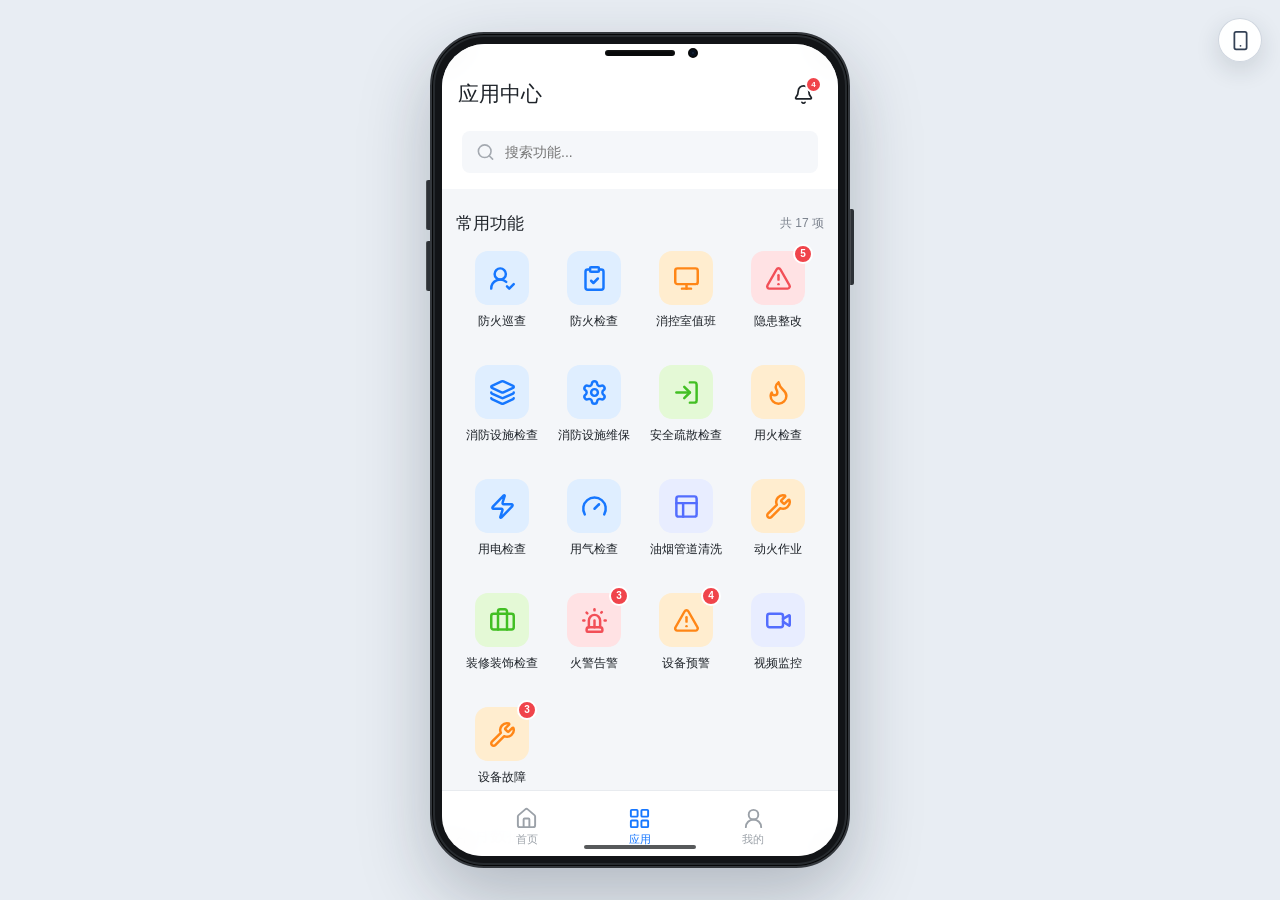
==== app.html @ cbb1028d "Add mobile safety app and expand monitoring workflows" ====
<!doctype html>
<html lang="zh-CN">
  <head>
    <meta charset="UTF-8" />
    <meta name="viewport" content="width=device-width, initial-scale=1, viewport-fit=cover" />
    <meta name="color-scheme" content="light" />
    <meta name="theme-color" content="#ffffff" />
    <title>消防安全机构端 App</title>
    <link rel="stylesheet" href="app.css?v=20260724-duty-flow" />
  </head>
  <body class="device-shell-enabled">
    <aside class="preview-controls" aria-label="预览设置">
      <button class="preview-control-trigger" id="previewControlTrigger" type="button" aria-label="预览设置" aria-expanded="false" title="预览设置">
        <i data-lucide="smartphone"></i>
      </button>
      <div class="preview-control-menu" id="previewControlMenu" hidden>
        <div class="preview-control-heading"><strong>预览设置</strong><small>页面显示方式</small></div>
        <label class="preview-toggle"><span><i data-lucide="smartphone"></i><b>手机外壳</b></span><input id="deviceShellToggle" type="checkbox" checked /><i></i></label>
        <label class="preview-toggle"><span><i data-lucide="bell-ring"></i><b>新通知</b></span><input id="newNotificationToggle" type="checkbox" /><i></i></label>
        <label class="preview-person-field"><span><i data-lucide="users-round"></i><b>值班身份</b></span><select id="dutyPersonSelect" aria-label="选择值班演示身份"><optgroup label="接班方"><option value="admin">Admin</option><option value="wang">王晨</option></optgroup><optgroup label="交班方"><option value="li">李明</option><option value="zhao">赵凯</option></optgroup></select></label>
        <div class="preview-reset-actions">
          <button type="button" data-reset-state="fire"><i data-lucide="siren"></i><span>火警告警状态初始化</span></button>
          <button type="button" data-reset-state="warning"><i data-lucide="triangle-alert"></i><span>设备预警状态初始化</span></button>
          <button type="button" data-reset-state="fault"><i data-lucide="wrench"></i><span>设备故障状态初始化</span></button>
          <button type="button" data-reset-state="offduty"><i data-lucide="users-round"></i><span>脱岗监测状态初始化</span></button>
          <button type="button" data-reset-state="passage"><i data-lucide="traffic-cone"></i><span>消防通道监测状态初始化</span></button>
          <button type="button" data-reset-state="duty"><i data-lucide="monitor-check"></i><span>消控室值班状态初始化</span></button>
        </div>
      </div>
    </aside>

    <div class="device-stage">
      <div class="device-frame">
        <div class="device-hardware" aria-hidden="true"><span class="device-speaker"></span><span class="device-camera"></span><i class="device-button volume-up"></i><i class="device-button volume-down"></i><i class="device-button power"></i></div>
        <div class="mobile-shell" id="mobileApp">
          <header class="app-header" id="appHeader"></header>
          <main class="app-main" id="appMain"></main>
          <nav class="bottom-nav" id="bottomNav" aria-label="主导航">
            <button type="button" data-nav="home"><i data-lucide="house"></i><span>首页</span></button>
            <button type="button" data-nav="applications"><i data-lucide="layout-grid"></i><span>应用</span></button>
            <button type="button" data-nav="profile"><i data-lucide="user-round"></i><span>我的</span></button>
          </nav>
        </div>

        <aside class="push-banner" id="pushBanner" aria-live="polite" hidden>
          <button class="push-banner-open" id="pushBannerOpen" type="button"></button>
          <button class="push-banner-close" type="button" data-push-close aria-label="关闭通知"><i data-lucide="x"></i></button>
        </aside>

        <div class="sheet-layer" id="sheetLayer" hidden>
          <button class="sheet-backdrop" type="button" data-sheet-close aria-label="关闭弹层"></button>
          <section class="bottom-sheet" role="dialog" aria-modal="true" aria-labelledby="sheetTitle">
            <div class="sheet-grabber" aria-hidden="true"></div>
            <header class="sheet-header">
              <div><small id="sheetEyebrow"></small><h2 id="sheetTitle"></h2></div>
              <button class="icon-control" type="button" data-sheet-close aria-label="关闭"><i data-lucide="x"></i></button>
            </header>
            <form id="sheetForm">
              <div class="sheet-body" id="sheetBody"></div>
              <footer class="sheet-footer"><button class="primary-command" id="sheetSubmit" type="submit"></button></footer>
            </form>
          </section>
        </div>

        <div class="photo-lightbox" id="photoLightbox" hidden>
          <button type="button" aria-label="关闭图片" data-lightbox-close><i data-lucide="x"></i></button>
          <img id="lightboxImage" alt="现场照片预览" />
        </div>
        <div class="toast" id="appToast" role="status" aria-live="polite"></div>
        <span class="device-home-indicator" aria-hidden="true"></span>
      </div>
    </div>

    <script src="assets/vendor/lucide.min.js"></script>
    <script src="mobile-app.js?v=20260724-duty-flow"></script>
  </body>
</html>
---- app.css ----
:root {
  --blue: #1677ff;
  --blue-soft: #e7f2ff;
  --red: #f0444b;
  --red-soft: #fff0f0;
  --orange: #f58a20;
  --orange-soft: #fff4e5;
  --green: #27ae60;
  --green-soft: #eaf8ef;
  --ink: #1e2329;
  --muted: #7b828d;
  --line: #e8ebef;
  --surface: #ffffff;
  --canvas: #f4f6f9;
  --shadow: 0 8px 24px rgba(25, 40, 63, 0.08);
  font-family: Inter, "PingFang SC", "Microsoft YaHei", sans-serif;
  color: var(--ink);
  background: #e8edf3;
  font-synthesis: none;
}

* { box-sizing: border-box; }
html, body { width: 100%; height: 100%; margin: 0; overflow: hidden; overscroll-behavior: none; }
body { position: fixed; inset: 0; background: #e8edf3; }
button, input, select, textarea { font: inherit; }
button { color: inherit; }
button, a, input, select, textarea { -webkit-tap-highlight-color: transparent; }
[hidden] { display: none !important; }

.device-stage { width: 100%; height: 100dvh; overflow: hidden; }
.device-frame { position: relative; width: 100%; }
.device-hardware,
.device-home-indicator { display: none; }

.preview-controls { position: fixed; z-index: 500; top: 18px; right: 18px; }
.preview-control-trigger {
  display: grid;
  width: 44px;
  height: 44px;
  padding: 0;
  border: 1px solid rgba(202, 210, 220, 0.9);
  border-radius: 50%;
  place-items: center;
  color: #334155;
  background: rgba(255, 255, 255, 0.96);
  box-shadow: 0 8px 24px rgba(28, 40, 58, 0.14);
  backdrop-filter: blur(12px);
}
.preview-control-trigger:hover,
.preview-control-trigger[aria-expanded="true"] { color: var(--blue); border-color: #b8d6ff; background: #f3f8ff; }
.preview-control-trigger svg { width: 21px; height: 21px; }
.preview-control-menu {
  position: absolute;
  top: 52px;
  right: 0;
  width: 248px;
  max-height: calc(100dvh - 78px);
  padding: 13px;
  overflow-y: auto;
  overscroll-behavior: contain;
  border: 1px solid #e4e8ed;
  border-radius: 8px;
  background: rgba(255, 255, 255, 0.98);
  box-shadow: 0 16px 40px rgba(24, 36, 52, 0.16);
  backdrop-filter: blur(14px);
}
.preview-control-heading { padding: 1px 2px 11px; border-bottom: 1px solid var(--line); }
.preview-control-heading strong,
.preview-control-heading small { display: block; }
.preview-control-heading strong { font-size: 13px; }
.preview-control-heading small { margin-top: 2px; color: var(--muted); font-size: 10px; }
.preview-toggle { display: flex; padding: 12px 2px 1px; align-items: center; justify-content: space-between; cursor: pointer; }
.preview-toggle + .preview-toggle { margin-top: 10px; padding-top: 11px; border-top: 1px solid var(--line); }
.preview-toggle > span { display: flex; align-items: center; gap: 8px; }
.preview-toggle > span svg { width: 17px; height: 17px; color: var(--blue); }
.preview-toggle b { font-size: 12px; }
.preview-toggle input { position: absolute; opacity: 0; pointer-events: none; }
.preview-toggle > i { position: relative; width: 38px; height: 22px; border-radius: 11px; background: #cbd1d8; transition: background .18s ease; }
.preview-toggle > i::after { content: ""; position: absolute; top: 3px; left: 3px; width: 16px; height: 16px; border-radius: 50%; background: #fff; box-shadow: 0 1px 4px rgba(0,0,0,.2); transition: transform .18s ease; }
.preview-toggle input:checked + i { background: var(--blue); }
.preview-toggle input:checked + i::after { transform: translateX(16px); }
.preview-person-field { display: block; margin-top: 11px; padding-top: 11px; border-top: 1px solid var(--line); }
.preview-person-field > span { display: flex; margin-bottom: 8px; align-items: center; gap: 8px; }
.preview-person-field > span svg { width: 17px; color: var(--blue); }
.preview-person-field b { font-size: 12px; }
.preview-person-field select { width: 100%; height: 36px; padding: 0 9px; border: 1px solid #dce2e8; border-radius: 5px; outline: 0; color: #3f4a56; background: #fff; font-size: 11px; }
.preview-person-field select:focus { border-color: var(--blue); }
.preview-reset-actions { display: grid; margin-top: 11px; padding-top: 11px; border-top: 1px solid var(--line); gap: 5px; }
.preview-reset-actions button { display: flex; width: 100%; min-height: 36px; padding: 7px 9px; border: 0; border-radius: 5px; align-items: center; gap: 9px; color: #4c5662; background: #f5f7f9; text-align: left; }
.preview-reset-actions button:hover { color: var(--blue); background: var(--blue-soft); }
.preview-reset-actions button:active { background: #dcecff; }
.preview-reset-actions svg { width: 16px; height: 16px; flex: 0 0 auto; color: var(--blue); }
.preview-reset-actions span { font-size: 11px; line-height: 16px; }

.device-shell-enabled .device-stage { display: grid; min-height: 0; padding: 24px 12px; place-items: center; }
.device-shell-enabled .device-frame {
  width: 420px;
  max-width: calc(100vw - 24px);
  padding: 10px;
  border: 2px solid #34383d;
  border-radius: 54px;
  background: #121417;
  box-shadow: 0 28px 70px rgba(24, 36, 52, .26), inset 0 0 0 1px #050607, inset 0 0 0 3px #262a2e;
  transform: translateZ(0);
}
.device-shell-enabled .mobile-shell {
  width: 100%;
  height: min(812px, calc(100dvh - 76px));
  min-height: 620px;
  overflow-y: auto;
  border-radius: 43px;
  box-shadow: none;
  scrollbar-width: none;
}
.device-shell-enabled .mobile-shell::-webkit-scrollbar { display: none; }
.device-shell-enabled .device-hardware { position: absolute; z-index: 80; inset: 0; display: block; pointer-events: none; }
.device-shell-enabled .device-speaker { position: absolute; top: 16px; left: 50%; width: 70px; height: 6px; border-radius: 3px; background: #08090a; transform: translateX(-50%); box-shadow: inset 0 1px 2px rgba(255,255,255,.08); }
.device-shell-enabled .device-camera { position: absolute; top: 14px; left: calc(50% + 48px); width: 10px; height: 10px; border: 2px solid #08090a; border-radius: 50%; background: #16253b; box-shadow: inset 0 0 0 2px #07101d; }
.device-shell-enabled .device-button { position: absolute; width: 4px; border-radius: 2px 0 0 2px; background: #2d3136; box-shadow: inset 1px 0 rgba(255,255,255,.12); }
.device-shell-enabled .device-button.volume-up { top: 146px; left: -6px; height: 50px; }
.device-shell-enabled .device-button.volume-down { top: 207px; left: -6px; height: 50px; }
.device-shell-enabled .device-button.power { top: 175px; right: -6px; height: 76px; border-radius: 0 2px 2px 0; }
.device-shell-enabled .device-home-indicator { position: absolute; z-index: 70; bottom: 17px; left: 50%; display: block; width: 112px; height: 4px; border-radius: 2px; background: rgba(23, 26, 29, .72); transform: translateX(-50%); pointer-events: none; }
.device-shell-enabled .app-header { min-height: 79px; padding-top: 31px; }
.device-shell-enabled .bottom-nav,
.device-shell-enabled .fixed-actions { bottom: 10px; width: calc(100% - 20px); border-radius: 0 0 40px 40px; }
.device-shell-enabled .sheet-layer,
.device-shell-enabled .photo-lightbox { inset: 10px; border-radius: 43px; overflow: hidden; }
.device-shell-enabled .toast { bottom: calc(84px + env(safe-area-inset-bottom)); }

.mobile-shell {
  position: relative;
  width: min(100%, 460px);
  height: 100dvh;
  min-height: 0;
  margin: 0 auto;
  overflow-x: hidden;
  overflow-y: auto;
  overscroll-behavior-y: none;
  background: var(--canvas);
  box-shadow: 0 0 42px rgba(26, 38, 55, 0.16);
}

.app-header {
  position: sticky;
  z-index: 20;
  top: 0;
  display: flex;
  min-height: calc(58px + env(safe-area-inset-top));
  padding: calc(10px + env(safe-area-inset-top)) 16px 10px;
  align-items: center;
  gap: 12px;
  background: rgba(255, 255, 255, 0.96);
  border-bottom: 1px solid rgba(232, 235, 239, 0.9);
  backdrop-filter: blur(12px);
}

.app-header.app-center-header { border-bottom: 0; }
.app-header h1 { flex: 1; margin: 0; font-size: 21px; line-height: 32px; letter-spacing: 0; }
.app-header small { display: block; margin-top: 1px; color: var(--muted); font-size: 11px; }
.app-header-title { min-width: 0; flex: 1; }
.app-header-title h1 { overflow: hidden; text-overflow: ellipsis; white-space: nowrap; }
.app-header-actions { display: flex; gap: 8px; }
.app-header-actions .icon-control { position: relative; }
.app-header-actions .icon-control:disabled { opacity: .38; }
.header-back, .icon-control {
  display: inline-grid;
  width: 38px;
  height: 38px;
  padding: 0;
  border: 0;
  border-radius: 50%;
  place-items: center;
  background: transparent;
}
.header-back:active, .icon-control:active { background: #eef1f5; }
.header-back svg, .icon-control svg { width: 21px; height: 21px; }
.header-notification b {
  position: absolute;
  top: 1px;
  right: 0;
  display: grid;
  min-width: 17px;
  height: 17px;
  padding: 0 4px;
  border: 2px solid #fff;
  border-radius: 9px;
  place-items: center;
  color: #fff;
  background: var(--red);
  font-size: 8px;
  line-height: 1;
}

.app-main {
  min-height: calc(100% - 124px);
  padding-bottom: calc(78px + env(safe-area-inset-bottom));
}
.app-main.detail-main { padding-bottom: calc(96px + env(safe-area-inset-bottom)); }

.bottom-nav {
  position: fixed;
  z-index: 19;
  bottom: 0;
  left: 50%;
  display: grid;
  width: min(100%, 460px);
  height: calc(66px + env(safe-area-inset-bottom));
  padding: 7px 28px env(safe-area-inset-bottom);
  grid-template-columns: repeat(3, 1fr);
  background: rgba(255, 255, 255, 0.98);
  border-top: 1px solid var(--line);
  transform: translateX(-50%);
  backdrop-filter: blur(12px);
}
.bottom-nav button { display: flex; border: 0; align-items: center; justify-content: center; flex-direction: column; gap: 2px; background: transparent; color: #9ba1a8; font-size: 11px; }
.bottom-nav svg { width: 23px; height: 23px; stroke-width: 2; }
.bottom-nav button.active { color: var(--blue); font-weight: 600; }

.page-pad { padding: 12px 14px 20px; }
.application-page { padding: 0 14px 22px; }
.search-box { position: relative; display: flex; align-items: center; margin: 0 -14px; padding: 8px 20px 16px; background: #fff; }
.search-box svg { position: absolute; left: 34px; width: 19px; color: #a4a9b0; }
.search-box input { width: 100%; height: 42px; padding: 0 16px 0 43px; border: 0; border-radius: 8px; outline: 0; background: #f5f7fa; font-size: 14px; }
.section-heading { display: flex; margin: 23px 0 16px; align-items: center; justify-content: space-between; }
.section-heading h2 { margin: 0; font-size: 17px; letter-spacing: 0; }
.section-heading span { color: var(--muted); font-size: 12px; }
.feature-grid { display: grid; grid-template-columns: repeat(4, minmax(0, 1fr)); row-gap: 20px; }
.feature-item { position: relative; display: flex; min-width: 0; padding: 0 2px; border: 0; align-items: center; flex-direction: column; gap: 8px; background: transparent; font-size: 12px; line-height: 16px; }
.feature-item span:last-child { width: 100%; min-height: 32px; text-align: center; overflow-wrap: anywhere; }
.feature-icon { position: relative; display: grid; width: 54px; height: 54px; border-radius: 13px; place-items: center; color: var(--blue); background: #dfeeff; }
.feature-icon svg { width: 27px; height: 27px; stroke-width: 2.2; }
.feature-icon.orange { color: #ff8616; background: #ffedcf; }
.feature-icon.red { color: #f24f57; background: #ffe2e4; }
.feature-icon.green { color: #42bf23; background: #e4f9d6; }
.feature-icon.indigo { color: #536dfe; background: #e8edff; }
.entry-badge { position: absolute; top: -7px; right: -8px; display: grid; min-width: 20px; height: 20px; padding: 0 5px; border: 2px solid #fff; border-radius: 10px; place-items: center; color: #fff; background: var(--red); font-size: 10px; font-weight: 700; }

.notification-page { padding-bottom: 24px; }
.notification-overview { display: flex; min-height: 86px; padding: 17px 16px; align-items: center; gap: 12px; background: #edf5ff; border-bottom: 1px solid #dfeafa; }
.notification-overview-icon { display: grid; width: 44px; height: 44px; flex: 0 0 auto; border-radius: 50%; place-items: center; color: var(--blue); background: #fff; box-shadow: 0 4px 13px rgba(22, 119, 255, .12); }
.notification-overview-icon svg { width: 22px; }
.notification-overview small { color: #66809c; font-size: 10px; }
.notification-overview h2 { margin: 4px 0 0; font-size: 18px; letter-spacing: 0; }
.notification-status-switch { display: grid; height: 38px; margin: 14px 14px 6px; padding: 3px; grid-template-columns: 1fr 1fr; border: 1px solid var(--line); border-radius: 7px; background: #fff; }
.notification-status-switch button { border: 0; border-radius: 5px; color: #737b85; background: transparent; font-size: 12px; }
.notification-status-switch button.active { color: var(--blue); background: var(--blue-soft); font-weight: 600; }
.notification-type-filter { padding-top: 6px; }
.notification-list { margin: 0 14px; overflow: hidden; border: 1px solid #e9edf1; border-radius: 8px; background: #fff; }
.notification-item { display: flex; width: 100%; min-height: 110px; padding: 14px 11px 13px 13px; border: 0; border-bottom: 1px solid #edf0f3; align-items: flex-start; gap: 11px; background: #fff; text-align: left; }
.notification-item:last-child { border-bottom: 0; }
.notification-item.unread { background: #f7fbff; }
.notification-icon { display: grid; width: 39px; height: 39px; flex: 0 0 auto; border-radius: 50%; place-items: center; }
.notification-icon svg { width: 19px; }
.notification-icon.fire { color: #d9363e; background: #ffe6e7; }
.notification-icon.warning { color: #d4750b; background: #fff0d9; }
.notification-icon.fault { color: #52677d; background: #e9eef3; }
.notification-content { display: block; min-width: 0; flex: 1; }
.notification-heading { display: flex; align-items: flex-start; gap: 7px; }
.notification-heading strong { min-width: 0; flex: 1; font-size: 14px; line-height: 20px; }
.notification-unread-dot { width: 7px; height: 7px; margin-top: 6px; flex: 0 0 auto; border-radius: 50%; background: var(--red); }
.notification-summary { display: -webkit-box; margin-top: 5px; overflow: hidden; color: #6f7781; font-size: 11px; line-height: 17px; -webkit-box-orient: vertical; -webkit-line-clamp: 2; }
.notification-meta { display: flex; margin-top: 8px; align-items: center; gap: 8px; color: #9aa0a8; font-size: 10px; }
.notification-meta em { color: #68737f; font-style: normal; }
.notification-chevron { width: 15px; margin-top: 11px; flex: 0 0 auto; color: #bcc2c9; }
.notification-empty { display: flex; min-height: 250px; padding: 35px 20px; align-items: center; justify-content: center; flex-direction: column; color: #949ba4; text-align: center; }
.notification-empty svg { width: 32px; height: 32px; margin-bottom: 10px; }
.notification-empty strong { color: #626a74; font-size: 13px; }
.notification-empty span { margin-top: 5px; font-size: 10px; }

.duty-page { padding: 12px 14px 26px; }
.duty-shift-card, .duty-workflow-card, .duty-current-status { border: 1px solid #edf0f3; border-radius: 8px; background: #fff; box-shadow: 0 3px 12px rgba(38, 53, 74, .045); }
.duty-shift-card { padding: 15px; }
.duty-card-heading { display: flex; align-items: center; justify-content: space-between; gap: 10px; }
.duty-card-heading > span { display: inline-flex; align-items: center; gap: 6px; color: #66707b; font-size: 11px; }
.duty-card-heading > span i { width: 6px; height: 6px; border-radius: 50%; background: var(--blue); }
.duty-card-heading > b { padding: 4px 7px; border-radius: 4px; color: #1768be; background: var(--blue-soft); font-size: 9px; }
.duty-shift-content { display: flex; margin-top: 13px; align-items: center; justify-content: space-between; gap: 12px; }
.duty-shift-content h2 { margin: 0; font-size: 23px; letter-spacing: 0; }
.duty-shift-content p { margin: 5px 0 0; color: var(--muted); font-size: 11px; }
.duty-shift-icon { display: grid; width: 45px; height: 45px; flex: 0 0 auto; border-radius: 50%; place-items: center; color: #6f91b8; background: #edf3f8; }
.duty-shift-icon svg { width: 22px; }
.duty-workflow-card { margin-top: 12px; padding: 17px 15px 15px; border-top: 3px solid var(--blue); }
.duty-workflow-card > small { color: var(--blue); font-size: 10px; font-weight: 600; }
.duty-workflow-card > h2 { margin: 5px 0 0; font-size: 19px; letter-spacing: 0; }
.duty-workflow-card > p { margin: 5px 0 0; color: var(--muted); font-size: 11px; line-height: 17px; }
.duty-steps { display: grid; margin-top: 18px; grid-template-columns: repeat(3, 1fr); }
.duty-step { position: relative; z-index: 1; display: flex; min-width: 0; align-items: center; flex-direction: column; gap: 6px; color: #a0a6ae; }
.duty-step:not(:last-child)::after { content: ""; position: absolute; z-index: -1; top: 15px; left: calc(50% + 18px); width: calc(100% - 36px); height: 2px; background: #e2e6ea; }
.duty-step.done:not(:last-child)::after { background: #73aaea; }
.duty-step > span { display: grid; width: 31px; height: 31px; border: 2px solid #dfe4e9; border-radius: 50%; place-items: center; background: #fff; font-size: 11px; font-weight: 700; }
.duty-step > span svg { width: 15px; }
.duty-step > b { font-size: 10px; font-weight: 500; }
.duty-step.active { color: var(--blue); }
.duty-step.active > span { color: #fff; border-color: var(--blue); background: var(--blue); }
.duty-step.done { color: #3984d8; }
.duty-step.done > span { color: #fff; border-color: #66a4ea; background: #66a4ea; }
.duty-primary-action { display: flex; width: 100%; height: 43px; margin-top: 18px; border: 0; border-radius: 6px; align-items: center; justify-content: center; gap: 7px; color: #fff; background: var(--blue); font-size: 12px; font-weight: 600; }
.duty-primary-action svg { width: 16px; }
.duty-primary-action:disabled { color: #7b8794; background: #e9edf1; }
.duty-shortcuts { display: grid; margin-top: 12px; padding: 14px 8px 13px; grid-template-columns: repeat(4, minmax(0, 1fr)); border: 1px solid #edf0f3; border-radius: 8px; background: #fff; }
.duty-shortcuts button { display: flex; min-width: 0; padding: 0 2px; border: 0; align-items: center; flex-direction: column; gap: 7px; background: transparent; }
.duty-shortcuts button > span { display: grid; width: 38px; height: 38px; border-radius: 8px; place-items: center; }
.duty-shortcuts button > span svg { width: 19px; }
.duty-shortcuts button > span.blue { color: var(--blue); background: var(--blue-soft); }
.duty-shortcuts button > span.orange { color: var(--orange); background: var(--orange-soft); }
.duty-shortcuts button > span.indigo { color: #536dfe; background: #e8edff; }
.duty-shortcuts button > span.green { color: var(--green); background: var(--green-soft); }
.duty-shortcuts button > b { width: 100%; font-size: 10px; font-weight: 500; line-height: 15px; overflow-wrap: anywhere; }
.duty-current-status { margin-top: 12px; padding: 0 15px 15px; }
.duty-current-status .section-heading { margin: 15px 0 12px; }
.duty-current-status .section-heading h2 { font-size: 14px; }
.duty-status-row { display: flex; padding: 11px; border-radius: 6px; align-items: center; gap: 10px; background: #f6f8fa; }
.duty-status-icon { display: grid; width: 35px; height: 35px; flex: 0 0 auto; border-radius: 50%; place-items: center; color: var(--blue); background: #e1efff; }
.duty-status-icon svg { width: 18px; }
.duty-status-row > div { min-width: 0; flex: 1; }
.duty-status-row strong { display: block; font-size: 12px; }
.duty-status-row p { margin: 3px 0 0; color: var(--muted); font-size: 9px; line-height: 14px; }
.duty-status-row > b { color: #c17411; font-size: 10px; }
.duty-status-row > b.done { color: var(--green); }
.duty-record-page { padding: 12px 14px 26px; }
.duty-record-summary { display: flex; padding: 15px; border-radius: 8px; align-items: center; gap: 11px; color: #fff; background: #2775c8; }
.duty-record-summary > span { display: grid; width: 38px; height: 38px; border-radius: 50%; place-items: center; background: rgba(255,255,255,.16); }
.duty-record-summary svg { width: 19px; }
.duty-record-summary small, .duty-record-summary strong { display: block; }
.duty-record-summary small { opacity: .75; font-size: 10px; }
.duty-record-summary strong { margin-top: 3px; font-size: 15px; }
.duty-record-list { display: grid; margin-top: 12px; gap: 9px; }
.duty-record-card { display: flex; min-height: 94px; padding: 13px; border: 1px solid #edf0f3; border-radius: 8px; align-items: flex-start; gap: 10px; background: #fff; }
.duty-record-icon { display: grid; width: 35px; height: 35px; flex: 0 0 auto; border-radius: 8px; place-items: center; }
.duty-record-icon svg { width: 18px; }
.duty-record-icon.blue { color: var(--blue); background: var(--blue-soft); }
.duty-record-icon.orange { color: var(--orange); background: var(--orange-soft); }
.duty-record-icon.indigo { color: #536dfe; background: #e8edff; }
.duty-record-icon.green { color: var(--green); background: var(--green-soft); }
.duty-record-card > div { min-width: 0; flex: 1; }
.duty-record-card h3 { margin: 0; font-size: 13px; line-height: 19px; }
.duty-record-card p { margin: 4px 0 0; color: #6f7780; font-size: 10px; line-height: 15px; }
.duty-record-card small { display: block; margin-top: 5px; color: var(--muted); font-size: 9px; line-height: 14px; }
.duty-record-state { flex: 0 0 auto; padding: 3px 6px; border-radius: 4px; font-size: 9px; }
.duty-record-state.done { color: #16854a; background: var(--green-soft); }
.duty-record-state.pending { color: #c17411; background: var(--orange-soft); }
.duty-location { display: flex; padding: 11px; border-radius: 6px; align-items: center; gap: 9px; background: #f4f8fc; }
.duty-location > svg { width: 20px; color: var(--blue); }
.duty-location strong, .duty-location span { display: block; }
.duty-location strong { font-size: 12px; }
.duty-location span { margin-top: 3px; color: var(--muted); font-size: 10px; }
.duty-check-list { display: grid; margin-top: 14px; gap: 8px; }
.duty-check-list label { position: relative; }
.duty-check-list input { position: absolute; opacity: 0; pointer-events: none; }
.duty-check-list label > span { display: flex; min-height: 43px; padding: 10px 11px; border: 1px solid var(--line); border-radius: 6px; align-items: center; gap: 9px; color: #626b75; }
.duty-check-list label > span svg { width: 18px; color: #8b949e; }
.duty-check-list label > span b { font-size: 11px; font-weight: 500; }
.duty-check-list input:checked + span { color: var(--blue); border-color: #b8d7ff; background: var(--blue-soft); }
.duty-check-list input:checked + span svg { color: var(--blue); }

.duty-role-mark { display: flex; min-width: 56px; height: 34px; padding: 0 9px; border-radius: 6px; align-items: center; justify-content: center; gap: 5px; color: #1768be; background: var(--blue-soft); font-size: 10px; font-weight: 600; }
.duty-role-mark.outgoing { color: #bd6709; background: var(--orange-soft); }
.duty-role-mark svg { width: 15px; }
.duty-shortcuts-three { grid-template-columns: repeat(3, minmax(0, 1fr)); }
.duty-shortcuts button:disabled, .duty-add-record:disabled { opacity: .45; }
.duty-summary-section { margin-top: 12px; padding: 1px 15px 15px; border: 1px solid #edf0f3; border-radius: 8px; background: #fff; }
.duty-summary-section .section-heading { margin: 14px 0 11px; }
.duty-summary-section .section-heading h2 { font-size: 14px; }
.duty-summary-list { display: grid; gap: 1px; overflow: hidden; border-radius: 6px; background: #edf0f3; }
.duty-summary-list article { display: flex; min-height: 55px; padding: 9px 10px; align-items: center; gap: 9px; background: #f8f9fb; }
.duty-summary-list article > span { display: grid; width: 32px; height: 32px; flex: 0 0 auto; border-radius: 6px; place-items: center; }
.duty-summary-list article > span svg { width: 17px; }
.duty-summary-list article > span.red { color: var(--red); background: var(--red-soft); }
.duty-summary-list article > span.orange { color: var(--orange); background: var(--orange-soft); }
.duty-summary-list article > span.green { color: var(--green); background: var(--green-soft); }
.duty-summary-list article > div { min-width: 0; flex: 1; }
.duty-summary-list strong, .duty-summary-list small { display: block; }
.duty-summary-list strong { font-size: 11px; }
.duty-summary-list small { margin-top: 3px; color: var(--muted); font-size: 9px; line-height: 13px; }
.duty-summary-list article > b { color: var(--red); font-size: 12px; }
.duty-summary-list article > b.normal { color: var(--green); font-size: 9px; }
.duty-add-record { display: flex; width: 100%; height: 39px; margin-top: 10px; border: 1px solid #c9ddf5; border-radius: 6px; align-items: center; justify-content: center; gap: 6px; color: #1768be; background: #f4f9ff; font-size: 11px; font-weight: 600; }
.duty-add-record svg { width: 15px; }
.duty-teams { display: grid; margin-top: 12px; gap: 10px; }
.duty-team-group { padding: 13px; border: 1px solid #edf0f3; border-radius: 8px; background: #fff; }
.duty-team-title { display: flex; align-items: center; justify-content: space-between; }
.duty-team-title small, .duty-team-title strong { display: block; }
.duty-team-title small { color: var(--muted); font-size: 9px; }
.duty-team-title strong { margin-top: 3px; font-size: 12px; }
.duty-team-title > b { padding: 3px 6px; border-radius: 4px; color: #526171; background: #eef1f4; font-size: 9px; }
.duty-person-grid { display: grid; margin-top: 10px; grid-template-columns: 1fr 1fr; gap: 7px; }
.duty-person { display: flex; min-width: 0; min-height: 52px; padding: 8px; border: 1px solid #edf0f3; border-radius: 6px; align-items: center; gap: 7px; background: #fafbfc; }
.duty-person.selected { border-color: #b9d8ff; background: #f4f9ff; box-shadow: inset 3px 0 var(--blue); }
.duty-person > span { display: grid; width: 28px; height: 28px; flex: 0 0 auto; border-radius: 50%; place-items: center; color: #fff; background: #7698bc; font-size: 10px; }
.duty-person > div { min-width: 0; flex: 1; }
.duty-person strong, .duty-person small { display: block; overflow: hidden; text-overflow: ellipsis; white-space: nowrap; }
.duty-person strong { font-size: 10px; }
.duty-person small { margin-top: 2px; color: var(--muted); font-size: 8px; }
.duty-person > b { flex: 0 0 auto; font-size: 8px; font-weight: 500; }
.duty-person > b.pending { color: #bd6709; }
.duty-person > b.active { color: var(--blue); }
.duty-person > b.done { color: var(--green); }

.duty-clock-page { min-height: 100%; padding: 12px 14px 28px; }
.duty-clock-hero { padding: 18px 16px; border-radius: 8px; color: #fff; background: #286fbd; text-align: center; box-shadow: 0 8px 20px rgba(31, 102, 178, .18); }
.duty-clock-hero.success { background: #258153; }
.duty-clock-hero small, .duty-clock-hero span, .duty-clock-hero p { display: block; }
.duty-clock-hero small { opacity: .82; font-size: 10px; }
.duty-clock-hero strong { display: block; margin-top: 9px; font-size: 31px; line-height: 38px; }
.duty-clock-hero span { margin-top: 2px; font-size: 11px; font-weight: 600; }
.duty-clock-hero p { margin: 10px 0 0; opacity: .76; font-size: 9px; }
.duty-clock-panel, .duty-clock-result { margin-top: 12px; padding: 18px 15px; border: 1px solid #edf0f3; border-radius: 8px; background: #fff; }
.duty-nfc-zone { display: flex; width: 100%; min-height: 192px; padding: 20px; border: 1px dashed #9fc8f7; border-radius: 8px; align-items: center; justify-content: center; flex-direction: column; color: #2768a7; background: #f7fbff; }
.duty-nfc-zone > span { display: grid; width: 82px; height: 82px; border: 1px solid #bcd9f8; border-radius: 50%; place-items: center; background: #fff; box-shadow: 0 0 0 12px #edf6ff; }
.duty-nfc-zone svg { width: 34px; }
.duty-nfc-zone strong { margin-top: 23px; font-size: 13px; }
.duty-nfc-zone small { margin-top: 5px; color: #7890aa; font-size: 9px; }
.duty-nfc-zone:disabled { color: #909aa5; border-color: #d9dde2; background: #f6f7f8; }
.duty-clock-methods { display: grid; margin-top: 12px; grid-template-columns: 1fr 1fr; gap: 8px; }
.duty-clock-methods button { display: flex; height: 61px; border: 1px solid #d8e1eb; border-radius: 7px; align-items: center; justify-content: center; flex-direction: column; gap: 5px; color: #3b6f9f; background: #fff; font-size: 10px; }
.duty-clock-methods svg { width: 20px; }
.duty-clock-methods button:disabled { color: #9ca4ad; background: #f5f6f7; }
.duty-clock-blocked { display: flex; margin-top: 12px; padding: 10px; border-radius: 6px; align-items: flex-start; gap: 7px; color: #8a651f; background: #fff7e8; font-size: 10px; line-height: 15px; }
.duty-clock-blocked svg { width: 15px; flex: 0 0 auto; }
.duty-clock-result { padding-top: 24px; text-align: center; }
.duty-clock-result > span { display: grid; width: 58px; height: 58px; margin: auto; border-radius: 50%; place-items: center; color: var(--green); background: var(--green-soft); }
.duty-clock-result > span svg { width: 30px; }
.duty-clock-result h2 { margin: 12px 0 0; font-size: 20px; }
.duty-clock-result > p { margin: 5px 0 0; color: var(--muted); font-size: 10px; }
.duty-clock-result dl, .duty-detail-card dl { margin: 18px 0 0; padding: 0 12px; border-radius: 6px; background: #f7f8fa; }
.duty-clock-result dl div, .duty-detail-card dl div { display: flex; min-height: 42px; border-bottom: 1px solid #e9ecef; align-items: center; justify-content: space-between; gap: 14px; }
.duty-clock-result dl div:last-child, .duty-detail-card dl div:last-child { border-bottom: 0; }
.duty-clock-result dt, .duty-detail-card dt { color: var(--muted); font-size: 10px; }
.duty-clock-result dd, .duty-detail-card dd { margin: 0; font-size: 10px; text-align: right; }
.duty-clock-result > button { width: 100%; height: 41px; margin-top: 16px; border: 0; border-radius: 6px; color: #fff; background: var(--blue); font-size: 11px; font-weight: 600; }

.duty-handover-page { padding: 12px 14px 30px; }
.duty-handover-overview { display: flex; min-height: 84px; padding: 15px; border-radius: 8px; align-items: center; justify-content: space-between; color: #fff; background: #286fbd; }
.duty-handover-overview small { opacity: .8; font-size: 9px; }
.duty-handover-overview h2 { margin: 5px 0 0; font-size: 18px; }
.duty-handover-overview > span { display: grid; width: 42px; height: 42px; border-radius: 50%; place-items: center; background: rgba(255,255,255,.16); }
.duty-handover-overview > span svg { width: 22px; }
.duty-handover-overview > span.completed { background: rgba(43, 189, 104, .35); }
.duty-handover-teams { display: grid; margin-top: 10px; grid-template-columns: 1fr 1fr; gap: 8px; }
.duty-handover-teams .duty-team-group { padding: 10px; }
.duty-handover-teams .duty-person-grid { grid-template-columns: 1fr; }
.duty-handover-teams .duty-person { min-height: 48px; }
.duty-flow-notice { display: flex; margin-top: 10px; padding: 11px; border: 1px solid #f3dfb7; border-radius: 7px; align-items: flex-start; gap: 9px; background: #fff9ee; }
.duty-flow-notice > svg { width: 18px; flex: 0 0 auto; color: #bf751b; }
.duty-flow-notice strong, .duty-flow-notice span { display: block; }
.duty-flow-notice strong { font-size: 11px; }
.duty-flow-notice span { margin-top: 3px; color: #88735a; font-size: 9px; line-height: 14px; }
.duty-handover-group { margin-top: 10px; overflow: hidden; border: 1px solid #e8ecf0; border-radius: 8px; background: #fff; }
.duty-handover-group > header { display: flex; min-height: 54px; padding: 10px 12px; border-bottom: 1px solid #edf0f3; align-items: center; gap: 9px; }
.duty-handover-group > header > span { display: grid; width: 32px; height: 32px; border-radius: 6px; place-items: center; }
.duty-handover-group > header > span svg { width: 17px; }
.duty-handover-group > header > span.red { color: var(--red); background: var(--red-soft); }
.duty-handover-group > header > span.orange { color: var(--orange); background: var(--orange-soft); }
.duty-handover-group > header > span.green { color: var(--green); background: var(--green-soft); }
.duty-handover-group > header strong, .duty-handover-group > header small { display: block; }
.duty-handover-group > header strong { font-size: 12px; }
.duty-handover-group > header small { margin-top: 2px; color: var(--muted); font-size: 9px; }
.duty-handover-items { display: grid; }
.duty-handover-item { padding: 12px; border-bottom: 1px solid #edf0f3; }
.duty-handover-item:last-child { border-bottom: 0; }
.duty-item-heading { display: flex; align-items: flex-start; gap: 8px; }
.duty-item-heading > div { min-width: 0; flex: 1; }
.duty-item-heading strong, .duty-item-heading small { display: block; }
.duty-item-heading strong { font-size: 11px; line-height: 16px; }
.duty-item-heading small { margin-top: 3px; color: var(--muted); font-size: 9px; line-height: 14px; }
.duty-item-result { flex: 0 0 auto; padding: 3px 6px; border-radius: 4px; font-size: 8px; }
.duty-item-result.normal, .duty-detail-item > b.normal { color: #16854a; background: var(--green-soft); }
.duty-item-result.abnormal, .duty-detail-item > b.abnormal { color: #c23a40; background: var(--red-soft); }
.duty-result-choice { display: flex; flex: 0 0 auto; gap: 4px; }
.duty-result-choice input { position: absolute; opacity: 0; pointer-events: none; }
.duty-result-choice b { display: grid; height: 27px; padding: 0 7px; border: 1px solid var(--line); border-radius: 4px; place-items: center; color: #747c86; font-size: 8px; font-weight: 500; }
.duty-result-choice input:checked + b { color: var(--blue); border-color: #b8d7ff; background: var(--blue-soft); }
.duty-handover-item > p { margin: 8px 0 0; padding: 8px; border-radius: 5px; color: #775640; background: #fff5ed; font-size: 9px; line-height: 14px; }
.duty-abnormal-note { display: none; width: 100%; min-height: 62px; margin-top: 8px; padding: 8px 9px; border: 1px solid #e1e5e9; border-radius: 5px; outline: 0; resize: vertical; font-size: 10px; line-height: 15px; }
.duty-handover-item:has(input[value="abnormal"]:checked) .duty-abnormal-note { display: block; }
.duty-abnormal-note:focus { border-color: var(--blue); }
.duty-item-ack { display: flex; margin-top: 9px; align-items: center; gap: 7px; color: #65707b; }
.duty-item-ack input { position: absolute; opacity: 0; pointer-events: none; }
.duty-item-ack > span { display: grid; width: 18px; height: 18px; border: 1px solid #cfd5dc; border-radius: 4px; place-items: center; background: #fff; }
.duty-item-ack svg { width: 12px; opacity: 0; }
.duty-item-ack > b { font-size: 9px; font-weight: 500; }
.duty-item-ack input:checked + span { color: #fff; border-color: var(--blue); background: var(--blue); }
.duty-item-ack input:checked + span svg { opacity: 1; }
.duty-item-ack input:disabled ~ b { color: #9ba2aa; }
.duty-exception-panel { margin-top: 10px; padding: 12px; border: 1px solid #edf0f3; border-radius: 8px; background: #fff; }
.duty-exception-panel h3 { margin: 0 0 8px; font-size: 11px; }
.duty-exception-panel > div { display: grid; grid-template-columns: 1fr 1fr; gap: 6px; }
.duty-exception-panel button { display: flex; height: 36px; padding: 0 9px; border: 1px solid #e5e8ec; border-radius: 5px; align-items: center; justify-content: space-between; background: #fafbfc; font-size: 9px; }
.duty-exception-panel svg { width: 13px; color: #a1a7af; }
.duty-handover-submit { margin-top: 10px; }
.duty-handover-submit button { width: 100%; height: 43px; border: 0; border-radius: 6px; color: #fff; background: var(--blue); font-size: 11px; font-weight: 600; }
.duty-handover-submit button:disabled { color: #858e98; background: #e5e8ec; }

.duty-date-nav { display: flex; height: 45px; margin-bottom: 10px; border: 1px solid #edf0f3; border-radius: 7px; align-items: center; justify-content: space-between; background: #fff; }
.duty-date-nav button { display: grid; width: 44px; height: 100%; border: 0; place-items: center; background: transparent; }
.duty-date-nav button:disabled { opacity: .25; }
.duty-date-nav svg { width: 18px; }
.duty-date-nav div { text-align: center; }
.duty-date-nav strong, .duty-date-nav span { display: block; }
.duty-date-nav strong { font-size: 12px; }
.duty-date-nav span { margin-top: 2px; color: var(--muted); font-size: 9px; }
.duty-record-card { width: 100%; border: 1px solid #edf0f3; color: inherit; text-align: left; }
.duty-record-photo-count { display: inline-flex; flex: 0 0 auto; align-items: center; gap: 3px; color: #66717d; font-size: 9px; }
.duty-record-photo-count svg { width: 13px; }
.duty-record-empty { display: flex; min-height: 220px; align-items: center; justify-content: center; flex-direction: column; color: #9aa1a9; }
.duty-record-empty svg { width: 30px; }
.duty-record-empty strong { margin-top: 9px; color: #636c76; font-size: 12px; }
.duty-record-empty span { margin-top: 4px; font-size: 9px; }
.duty-record-detail { padding: 12px 14px 28px; }
.duty-detail-card { padding: 19px 15px 15px; border: 1px solid #edf0f3; border-radius: 8px; background: #fff; text-align: center; }
.duty-detail-card.align-left { text-align: left; }
.duty-detail-icon { display: grid; width: 44px; height: 44px; margin: auto; border-radius: 50%; place-items: center; }
.duty-detail-card.align-left .duty-detail-icon { margin: 0; }
.duty-detail-icon svg { width: 22px; }
.duty-detail-icon.blue { color: var(--blue); background: var(--blue-soft); }
.duty-detail-icon.indigo { color: #536dfe; background: #e8edff; }
.duty-detail-icon.green { color: var(--green); background: var(--green-soft); }
.duty-detail-card h2 { margin: 11px 0 0; font-size: 16px; }
.duty-detail-card > p { margin: 4px 0 0; color: var(--muted); font-size: 9px; }
.duty-detail-note { margin-top: 15px; padding: 11px; border-radius: 6px; background: #f7f8fa; font-size: 11px; line-height: 18px; }
.duty-no-photo { margin-top: 10px; padding: 14px; border: 1px dashed #dfe3e7; border-radius: 6px; color: #9ba2aa; font-size: 9px; text-align: center; }
.duty-record-people { display: grid; margin-top: 15px; padding: 11px; grid-template-columns: 1fr 22px 1fr; align-items: center; gap: 7px; border-radius: 6px; background: #f6f8fa; text-align: center; }
.duty-record-people small, .duty-record-people strong { display: block; }
.duty-record-people small { color: var(--muted); font-size: 8px; }
.duty-record-people strong { margin-top: 4px; font-size: 10px; line-height: 15px; }
.duty-record-people svg { width: 17px; color: #9ba2aa; }
.duty-detail-section { margin-top: 10px; padding: 13px; border: 1px solid #edf0f3; border-radius: 8px; background: #fff; }
.duty-detail-section h3 { margin: 0 0 9px; font-size: 12px; }
.duty-confirm-row { display: grid; min-height: 36px; grid-template-columns: 1fr 45px 72px; align-items: center; border-bottom: 1px solid #edf0f3; font-size: 9px; }
.duty-confirm-row:last-child { border-bottom: 0; }
.duty-confirm-row b { color: #59718a; font-weight: 500; }
.duty-confirm-row time { color: var(--muted); text-align: right; }
.duty-detail-item { display: grid; padding: 10px 0; grid-template-columns: 1fr auto; align-items: start; gap: 7px; border-bottom: 1px solid #edf0f3; }
.duty-detail-item:last-child { border-bottom: 0; }
.duty-detail-item strong, .duty-detail-item small { display: block; }
.duty-detail-item strong { font-size: 10px; line-height: 15px; }
.duty-detail-item small { margin-top: 2px; color: var(--muted); font-size: 8px; }
.duty-detail-item > b { padding: 3px 6px; border-radius: 4px; font-size: 8px; }
.duty-detail-item > p { margin: 0; padding: 7px 8px; grid-column: 1 / -1; border-radius: 5px; color: #775640; background: #fff5ed; font-size: 9px; line-height: 14px; }

.monthly-grid { display: grid; grid-template-columns: 1fr 1fr; gap: 12px; }
.monthly-card { min-height: 82px; padding: 15px 10px; border: 1px solid #edf0f3; border-radius: 8px; background: #fff; box-shadow: 0 3px 10px rgba(31, 46, 68, 0.05); text-align: center; }
.monthly-card strong { display: block; color: var(--blue); font-size: 25px; font-weight: 600; }
.monthly-card:nth-child(2) strong { color: #43bf36; }
.monthly-card:nth-child(3) strong { color: var(--red); }
.monthly-card span { display: block; margin-top: 4px; color: #999fa7; font-size: 12px; }
.empty-search { padding: 54px 10px; color: var(--muted); text-align: center; }

.hero-band { padding: 18px 16px 21px; color: #fff; background: #1769dc; }
.hero-band.fire { background: linear-gradient(120deg, #c62f35, #f15a47); }
.hero-band.warning { background: linear-gradient(120deg, #9f5a05, #e49424); }
.hero-band.video { background: linear-gradient(120deg, #1664b8, #208cba); }
.hero-band.fault { background: linear-gradient(120deg, #3b4d65, #63788c); }
.hero-band small { opacity: 0.82; font-size: 12px; }
.hero-band h2 { margin: 5px 0 0; font-size: 23px; letter-spacing: 0; }
.hero-stats { display: grid; margin-top: 18px; grid-template-columns: repeat(3, 1fr); }
.hero-stats div { padding-left: 13px; border-left: 1px solid rgba(255,255,255,0.25); }
.hero-stats div:first-child { padding-left: 0; border-left: 0; }
.hero-stats strong { display: block; font-size: 21px; }
.hero-stats span { opacity: 0.78; font-size: 11px; }

.filter-row { display: flex; padding: 13px 14px 8px; gap: 8px; overflow-x: auto; scrollbar-width: none; }
.filter-row::-webkit-scrollbar, .module-tabs::-webkit-scrollbar, .channel-strip::-webkit-scrollbar { display: none; }
.filter-chip { flex: 0 0 auto; height: 32px; padding: 0 14px; border: 1px solid var(--line); border-radius: 16px; background: #fff; color: #666e78; font-size: 12px; }
.filter-chip.active { border-color: #cfe3ff; color: var(--blue); background: var(--blue-soft); font-weight: 600; }

.record-list { display: grid; padding: 6px 14px 22px; gap: 10px; }
.record-card { width: 100%; padding: 15px; border: 1px solid #edf0f3; border-radius: 8px; background: #fff; box-shadow: 0 3px 12px rgba(38, 53, 74, 0.045); text-align: left; }
.record-card-head { display: flex; align-items: flex-start; gap: 10px; }
.record-card-head > div { min-width: 0; flex: 1; }
.record-card h3 { margin: 0; font-size: 15px; line-height: 21px; letter-spacing: 0; }
.record-card p { margin: 5px 0 0; color: var(--muted); font-size: 12px; line-height: 18px; }
.record-card-meta { display: flex; margin-top: 13px; padding-top: 12px; border-top: 1px solid #f0f1f3; align-items: center; justify-content: space-between; color: #858c95; font-size: 11px; }
.record-card-meta span { display: inline-flex; min-width: 0; align-items: center; gap: 5px; }
.record-card-meta svg { width: 13px; height: 13px; }
.state-pill { display: inline-flex; flex: 0 0 auto; min-height: 23px; padding: 3px 8px; border-radius: 4px; align-items: center; color: #bf3037; background: var(--red-soft); font-size: 10px; font-weight: 600; }
.state-pill.confirmed, .state-pill.processing, .state-pill.checking { color: #d46c00; background: var(--orange-soft); }
.state-pill.handled, .state-pill.recovered_pending { color: #126dcc; background: var(--blue-soft); }
.state-pill.closed, .state-pill.reset, .state-pill.recovered, .state-pill.false { color: #16854a; background: var(--green-soft); }
.severity-mark { display: grid; width: 36px; height: 36px; flex: 0 0 auto; border-radius: 8px; place-items: center; color: var(--red); background: var(--red-soft); }
.severity-mark.orange { color: var(--orange); background: var(--orange-soft); }
.severity-mark.blue { color: var(--blue); background: var(--blue-soft); }
.severity-mark svg { width: 20px; height: 20px; }

.detail-page { padding: 12px 14px 26px; }
.detail-summary { padding: 16px; border-radius: 8px; color: #fff; background: #d94046; }
.detail-summary.fault { background: #465b70; }
.detail-summary.video { background: #176e9f; }
.detail-summary.warning { background: #a76613; }
.detail-summary-head { display: flex; align-items: flex-start; justify-content: space-between; gap: 12px; }
.detail-summary .state-pill { background: rgba(255,255,255,.18); color: #fff; }
.detail-summary h2 { margin: 12px 0 5px; font-size: 19px; letter-spacing: 0; }
.detail-summary p { margin: 0; opacity: .82; font-size: 12px; line-height: 18px; }
.detail-summary .deadline { display: flex; margin-top: 13px; padding-top: 12px; border-top: 1px solid rgba(255,255,255,.2); align-items: center; gap: 7px; font-size: 11px; }
.detail-summary .deadline svg { width: 14px; }
.detail-summary .deadline.overdue { color: #fff0a8; font-weight: 600; }

.detail-section { margin-top: 12px; padding: 16px; border: 1px solid #edf0f3; border-radius: 8px; background: #fff; }
.detail-section > h3 { display: flex; margin: 0 0 14px; align-items: center; gap: 7px; font-size: 15px; letter-spacing: 0; }
.detail-section > h3 svg { width: 17px; height: 17px; color: var(--blue); }
.info-grid { display: grid; grid-template-columns: 1fr 1fr; gap: 15px 12px; }
.info-grid div.full { grid-column: 1 / -1; }
.info-grid span { display: block; margin-bottom: 4px; color: var(--muted); font-size: 11px; }
.info-grid strong { display: block; font-size: 13px; line-height: 19px; overflow-wrap: anywhere; }
.note-box { padding: 12px; border-left: 3px solid var(--blue); border-radius: 3px; background: #f5f8fc; font-size: 12px; line-height: 19px; }
.warning-reading { display: flex; margin-top: 13px; padding: 10px 11px; border-radius: 5px; align-items: baseline; gap: 8px; background: #fff8eb; }
.warning-reading span { color: #a35e08; font-size: 10px; font-weight: 600; }
.warning-reading strong { color: #b35f00; font-size: 16px; }
.warning-reading small { margin-left: auto; color: var(--muted); font-size: 10px; }
.warning-metric { display: grid; grid-template-columns: 1fr 1fr; gap: 9px; }
.warning-metric div { padding: 13px; border: 1px solid #f1dfbf; border-radius: 6px; background: #fffaf1; }
.warning-metric span, .warning-metric strong { display: block; }
.warning-metric span { color: var(--muted); font-size: 10px; }
.warning-metric strong { margin-top: 5px; color: #a95c05; font-size: 17px; }
.warning-metric.compact { margin-bottom: 14px; }

.evidence-grid { display: grid; grid-template-columns: 1fr 1fr; gap: 9px; }
.evidence-frame { position: relative; min-height: 112px; overflow: hidden; border-radius: 6px; background: #23313b; }
.evidence-frame::before { content: ""; position: absolute; inset: 0; opacity: .85; background: linear-gradient(145deg, #49606c 0 35%, #22323a 35% 56%, #75523c 56% 69%, #2e4148 69%); }
.evidence-frame.thermal::before { background: radial-gradient(circle at 65% 47%, #fff45a 0 7%, #ff6c1b 8% 17%, #a20a37 18% 31%, transparent 32%), linear-gradient(145deg, #170943, #3c146d 55%, #071d4c); }
.evidence-frame span { position: absolute; z-index: 1; right: 7px; bottom: 7px; left: 7px; padding: 5px 7px; border-radius: 3px; color: #fff; background: rgba(8,16,22,.64); font-size: 9px; }
.photo-history { display: flex; margin-top: 10px; gap: 7px; overflow-x: auto; }
.photo-history button { width: 62px; height: 62px; padding: 0; overflow: hidden; flex: 0 0 auto; border: 1px solid var(--line); border-radius: 5px; background: #f4f6f8; }
.photo-history img { width: 100%; height: 100%; object-fit: cover; }

.timeline { position: relative; display: grid; gap: 0; }
.timeline-item { position: relative; display: grid; min-height: 66px; grid-template-columns: 24px 1fr; gap: 9px; }
.timeline-item:not(:last-child)::before { content: ""; position: absolute; top: 15px; bottom: -6px; left: 6px; width: 1px; background: #dfe4ea; }
.timeline-dot { position: relative; z-index: 1; width: 13px; height: 13px; margin-top: 2px; border: 3px solid #dcecff; border-radius: 50%; background: var(--blue); }
.timeline-item strong { display: block; font-size: 13px; }
.timeline-item time { display: block; margin-top: 2px; color: var(--muted); font-size: 10px; }
.timeline-item p { margin: 5px 0 0; color: #606871; font-size: 11px; line-height: 17px; }

.fixed-actions { position: fixed; z-index: 18; bottom: 0; left: 50%; display: flex; width: min(100%, 460px); min-height: calc(72px + env(safe-area-inset-bottom)); padding: 10px 14px calc(10px + env(safe-area-inset-bottom)); gap: 9px; background: #fff; border-top: 1px solid var(--line); transform: translateX(-50%); }
.fixed-actions button { min-width: 0; height: 44px; flex: 1; border: 1px solid #cfd5dc; border-radius: 6px; background: #fff; font-size: 13px; font-weight: 600; }
.fixed-actions .primary { border-color: var(--blue); color: #fff; background: var(--blue); }
.fixed-actions .danger { border-color: var(--red); color: #fff; background: var(--red); }
.fixed-actions button:disabled { border-color: #e5e8eb; color: #aeb4bb; background: #eef0f3; }

.module-tabs { display: flex; padding: 12px 14px 8px; gap: 8px; overflow-x: auto; }
.module-tab { display: flex; min-width: 121px; padding: 10px 12px; border: 1px solid var(--line); border-radius: 7px; align-items: center; gap: 8px; background: #fff; text-align: left; }
.module-tab svg { width: 20px; color: #77818e; }
.module-tab span { display: block; font-size: 12px; font-weight: 600; }
.module-tab small { display: block; margin-top: 2px; color: var(--muted); font-size: 9px; }
.module-tab.active { border-color: #bdd9ff; color: var(--blue); background: #edf5ff; }
.module-tab.active svg { color: var(--blue); }

.monitor-panel { margin: 6px 14px 0; overflow: hidden; border-radius: 8px; background: #17232c; box-shadow: var(--shadow); }
.monitor-top { display: flex; padding: 10px 12px; align-items: center; justify-content: space-between; color: #fff; background: #20313d; }
.monitor-top strong { font-size: 12px; }
.monitor-top span { display: flex; align-items: center; gap: 5px; color: #a9bac5; font-size: 9px; }
.live-dot { width: 6px; height: 6px; border-radius: 50%; background: #31d67b; box-shadow: 0 0 0 3px rgba(49,214,123,.18); }
.video-canvas-wrap { position: relative; aspect-ratio: 16 / 10; background: #263842; }
.video-canvas-wrap canvas { display: block; width: 100%; height: 100%; }
.video-overlay { position: absolute; right: 9px; bottom: 8px; padding: 4px 7px; border-radius: 3px; color: #fff; background: rgba(0,0,0,.55); font-size: 9px; }
.monitor-controls { display: flex; padding: 8px; gap: 6px; background: #20313d; }
.monitor-controls button { display: inline-flex; height: 32px; padding: 0 11px; border: 1px solid #425460; border-radius: 5px; align-items: center; gap: 5px; color: #d8e1e6; background: #293b47; font-size: 10px; }
.monitor-controls svg { width: 14px; }
.channel-strip { display: flex; padding: 10px 14px 4px; gap: 8px; overflow-x: auto; }
.channel-chip { min-width: 132px; padding: 9px 11px; border: 1px solid var(--line); border-radius: 6px; background: #fff; text-align: left; }
.channel-chip strong, .channel-chip small { display: block; }
.channel-chip strong { font-size: 11px; }
.channel-chip small { margin-top: 3px; color: var(--muted); font-size: 9px; }
.channel-chip.active { border-color: #a9ceff; background: #edf5ff; }

.device-status { display: flex; padding: 12px; border-radius: 6px; align-items: center; gap: 10px; background: #f5f7f9; }
.device-status-icon { display: grid; width: 36px; height: 36px; border-radius: 50%; place-items: center; color: var(--green); background: var(--green-soft); }
.device-status-icon.bad { color: var(--red); background: var(--red-soft); }
.device-status > div:nth-child(2) { min-width: 0; flex: 1; }
.device-status strong, .device-status span { display: block; }
.device-status strong { font-size: 13px; }
.device-status span { margin-top: 2px; color: var(--muted); font-size: 10px; }
.device-status > b { color: var(--green); font-size: 11px; }
.device-status > b.bad { color: var(--red); }

.home-page, .profile-page { padding: 16px 14px; }
.welcome-block { padding: 21px 18px; border-radius: 8px; color: #fff; background: linear-gradient(120deg, #1775ed, #31a8c7); }
.welcome-block small { opacity: .78; }
.welcome-block h2 { margin: 5px 0 0; font-size: 21px; }
.task-strip { display: grid; margin-top: 13px; grid-template-columns: repeat(3, 1fr); border: 1px solid var(--line); border-radius: 8px; background: #fff; }
.task-strip div { padding: 16px 5px; border-left: 1px solid var(--line); text-align: center; }
.task-strip div:first-child { border-left: 0; }
.task-strip strong { display: block; color: var(--blue); font-size: 21px; }
.task-strip span { color: var(--muted); font-size: 10px; }
.profile-card { display: flex; padding: 18px; border-radius: 8px; align-items: center; gap: 13px; background: #fff; }
.avatar { display: grid; width: 52px; height: 52px; border-radius: 50%; place-items: center; color: #fff; background: var(--blue); font-size: 20px; }
.profile-card h2 { margin: 0; font-size: 18px; }
.profile-card p { margin: 4px 0 0; color: var(--muted); font-size: 11px; }
.menu-list { margin-top: 13px; overflow: hidden; border-radius: 8px; background: #fff; }
.menu-list button { display: flex; width: 100%; height: 52px; padding: 0 15px; border: 0; border-bottom: 1px solid var(--line); align-items: center; gap: 11px; background: #fff; text-align: left; }
.menu-list button:last-child { border-bottom: 0; }
.menu-list svg { width: 19px; color: var(--blue); }
.menu-list span { flex: 1; font-size: 13px; }
.menu-list .chevron { width: 15px; color: #b4bac1; }
.menu-list .menu-badge { display: grid; min-width: 20px; height: 20px; padding: 0 6px; border-radius: 10px; place-items: center; color: #fff; background: var(--red); font-size: 10px; }

.sheet-layer { position: fixed; z-index: 100; inset: 0; overflow: hidden; overscroll-behavior: none; }
.sheet-backdrop { position: absolute; inset: 0; width: 100%; border: 0; background: rgba(16,24,33,.48); }
.bottom-sheet { position: absolute; right: 0; bottom: 0; left: 0; display: flex; width: min(100%, 460px); max-height: 88dvh; margin: auto; overflow: hidden; overscroll-behavior: none; flex-direction: column; border-radius: 12px 12px 0 0; background: #fff; box-shadow: 0 -12px 36px rgba(16,24,33,.18); animation: sheet-in .22s ease-out; }
@keyframes sheet-in { from { transform: translateY(35%); opacity: .6; } to { transform: none; opacity: 1; } }
.sheet-grabber { width: 36px; height: 4px; margin: 7px auto 0; border-radius: 2px; background: #d7dbe0; }
.sheet-header { display: flex; padding: 11px 16px 12px; border-bottom: 1px solid var(--line); align-items: center; justify-content: space-between; }
.sheet-header small { color: var(--blue); font-size: 10px; }
.sheet-header h2 { margin: 3px 0 0; font-size: 17px; letter-spacing: 0; }
.bottom-sheet form { display: flex; min-height: 0; overflow: hidden; flex: 1; flex-direction: column; overscroll-behavior: none; }
.sheet-body { min-height: 0; padding: 16px; overflow-y: auto; overscroll-behavior-y: none; flex: 1; }
.sheet-footer { padding: 10px 16px calc(10px + env(safe-area-inset-bottom)); border-top: 1px solid var(--line); background: #fff; }
.primary-command { width: 100%; height: 44px; border: 0; border-radius: 6px; color: #fff; background: var(--blue); font-weight: 600; }
.primary-command.danger { background: var(--red); }
.form-event { display: flex; margin-bottom: 15px; padding: 11px; border-radius: 6px; align-items: center; gap: 10px; background: #f5f7fa; }
.form-event svg { width: 21px; color: var(--red); }
.form-event div { min-width: 0; }
.form-event strong, .form-event span { display: block; }
.form-event strong { font-size: 12px; }
.form-event span { margin-top: 3px; color: var(--muted); font-size: 10px; }
.form-field { display: block; margin-top: 14px; }
.form-field:first-child { margin-top: 0; }
.form-label { display: flex; margin-bottom: 7px; align-items: center; justify-content: space-between; font-size: 12px; font-weight: 600; }
.form-label em { color: var(--red); font-style: normal; font-size: 10px; }
.form-field input, .form-field select, .form-field textarea { width: 100%; border: 1px solid #dce1e6; border-radius: 6px; outline: 0; background: #fff; font-size: 13px; }
.form-field input, .form-field select { height: 42px; padding: 0 11px; }
.form-field textarea { min-height: 94px; padding: 10px 11px; resize: vertical; line-height: 19px; }
.form-field input:focus, .form-field select:focus, .form-field textarea:focus { border-color: var(--blue); box-shadow: 0 0 0 3px rgba(22,119,255,.08); }
.field-hint { display: block; margin-top: 6px; color: var(--muted); font-size: 10px; line-height: 16px; }
.deadline-preview { display: flex; margin-top: 8px; padding: 9px 10px; border-radius: 5px; align-items: center; gap: 7px; color: #2768a7; background: #edf5ff; font-size: 10px; }
.deadline-preview svg { width: 14px; }
.reason-grid { display: grid; grid-template-columns: 1fr 1fr; gap: 8px; }
.reason-grid label input { position: absolute; opacity: 0; pointer-events: none; }
.reason-grid label span { display: grid; height: 38px; border: 1px solid var(--line); border-radius: 6px; place-items: center; color: #626a74; font-size: 11px; }
.reason-grid label input:checked + span { border-color: var(--blue); color: var(--blue); background: var(--blue-soft); font-weight: 600; }
.photo-source-grid { display: grid; grid-template-columns: 1fr 1fr; gap: 8px; }
.photo-source-grid button { display: flex; height: 52px; border: 1px solid #cbd8e6; border-radius: 6px; align-items: center; justify-content: center; gap: 7px; color: #2768a7; background: #f6faff; font-size: 12px; font-weight: 600; }
.photo-source-grid button:active { border-color: var(--blue); background: var(--blue-soft); }
.photo-source-grid button:disabled { cursor: not-allowed; color: #9aa3ad; border-color: #dfe3e7; background: #f5f6f7; }
.photo-source-grid svg { width: 18px; height: 18px; }
.photo-source-input { display: none; }
.photo-preview-grid { display: grid; margin-top: 9px; grid-template-columns: repeat(4, 1fr); gap: 7px; }
.photo-preview { position: relative; aspect-ratio: 1; overflow: hidden; border-radius: 5px; background: #eef1f4; }
.photo-preview img { width: 100%; height: 100%; object-fit: cover; }
.photo-preview button { position: absolute; top: 3px; right: 3px; display: grid; width: 20px; height: 20px; padding: 0; border: 0; border-radius: 50%; place-items: center; color: #fff; background: rgba(20,26,32,.7); }
.photo-preview svg { width: 12px; }

.playback-box { padding: 12px; border-radius: 7px; color: #fff; background: #1e2b34; }
.playback-screen { position: relative; display: grid; aspect-ratio: 16/9; border-radius: 5px; place-items: center; background: linear-gradient(145deg,#50636e,#17252d); }
.playback-screen svg { width: 36px; opacity: .75; }
.playback-box input[type="range"] { width: 100%; margin: 12px 0 5px; accent-color: var(--blue); }
.playback-time { display: flex; justify-content: space-between; color: #b8c5cd; font-size: 9px; }

.photo-lightbox { position: fixed; z-index: 200; inset: 0; display: grid; padding: 56px 18px; place-items: center; background: rgba(7,12,17,.92); }
.photo-lightbox > button { position: absolute; top: calc(15px + env(safe-area-inset-top)); right: 15px; display: grid; width: 40px; height: 40px; border: 0; border-radius: 50%; place-items: center; color: #fff; background: rgba(255,255,255,.12); }
.photo-lightbox img { max-width: 100%; max-height: 100%; border-radius: 6px; }
.push-banner { position: absolute; z-index: 95; top: 66px; left: 50%; display: flex; width: calc(100% - 24px); max-width: 436px; min-height: 76px; overflow: hidden; border: 1px solid rgba(217, 224, 232, .96); border-radius: 8px; opacity: 0; background: rgba(255, 255, 255, .98); box-shadow: 0 14px 36px rgba(24, 36, 52, .2); pointer-events: none; transform: translate(-50%, -12px); transition: opacity .18s ease, transform .18s ease; backdrop-filter: blur(16px); }
.push-banner.show { opacity: 1; pointer-events: auto; transform: translate(-50%, 0); }
.push-banner-open { display: flex; width: 100%; min-width: 0; padding: 11px 42px 11px 11px; border: 0; align-items: center; gap: 10px; background: transparent; text-align: left; }
.push-banner-icon { display: grid; width: 36px; height: 36px; flex: 0 0 auto; border-radius: 50%; place-items: center; }
.push-banner-icon svg { width: 18px; }
.push-banner-icon.fire { color: #d9363e; background: #ffe6e7; }
.push-banner-icon.warning { color: #d4750b; background: #fff0d9; }
.push-banner-icon.fault { color: #52677d; background: #e9eef3; }
.push-banner-copy { display: block; min-width: 0; flex: 1; }
.push-banner-copy small, .push-banner-copy strong, .push-banner-copy > span { display: block; }
.push-banner-copy small { color: #8a929c; font-size: 9px; }
.push-banner-copy strong { margin-top: 2px; overflow: hidden; font-size: 12px; line-height: 17px; text-overflow: ellipsis; white-space: nowrap; }
.push-banner-copy > span { margin-top: 1px; overflow: hidden; color: #747c86; font-size: 9px; line-height: 14px; text-overflow: ellipsis; white-space: nowrap; }
.push-banner-close { position: absolute; top: 8px; right: 7px; display: grid; width: 28px; height: 28px; padding: 0; border: 0; border-radius: 50%; place-items: center; color: #8f969f; background: transparent; }
.push-banner-close:active { background: #eef1f4; }
.push-banner-close svg { width: 15px; }
.toast { position: fixed; z-index: 300; bottom: calc(84px + env(safe-area-inset-bottom)); left: 50%; max-width: min(84%, 360px); padding: 10px 15px; border-radius: 5px; color: #fff; background: rgba(24,31,40,.92); font-size: 12px; line-height: 18px; opacity: 0; pointer-events: none; transform: translate(-50%, 12px); transition: .18s ease; }
.toast.show { opacity: 1; transform: translate(-50%, 0); }

.device-shell-enabled .push-banner { top: 92px; width: calc(100% - 38px); }

@media (min-width: 461px) {
  body:not(.device-shell-enabled) { padding: 20px 0; }
  body:not(.device-shell-enabled) .mobile-shell { height: calc(100dvh - 40px); min-height: 0; border-radius: 18px; }
  body:not(.device-shell-enabled) .bottom-nav,
  body:not(.device-shell-enabled) .fixed-actions { bottom: 20px; border-radius: 0 0 18px 18px; }
  body:not(.device-shell-enabled) .bottom-sheet { bottom: 20px; border-radius: 12px; }
}

@media (max-width: 560px) {
  .preview-controls { top: 8px; right: 8px; }
  .preview-control-trigger { width: 38px; height: 38px; }
  .preview-control-menu { top: 45px; }
  .device-shell-enabled .device-stage { padding: 6px; }
  .device-shell-enabled .device-frame { max-width: calc(100vw - 12px); padding: 7px; border-radius: 48px; }
  .device-shell-enabled .mobile-shell { height: calc(100dvh - 30px); min-height: 0; border-radius: 39px; }
  .device-shell-enabled .sheet-layer,
  .device-shell-enabled .photo-lightbox { inset: 7px; border-radius: 39px; }
  .device-shell-enabled .bottom-nav,
  .device-shell-enabled .fixed-actions { bottom: 7px; width: calc(100% - 14px); }
  .device-shell-enabled .device-speaker { top: 12px; }
  .device-shell-enabled .device-camera { top: 10px; }
}

@media (max-width: 350px) {
  .feature-grid { row-gap: 16px; }
  .feature-icon { width: 48px; height: 48px; }
  .feature-item { font-size: 11px; }
  .hero-stats strong { font-size: 18px; }
  .fixed-actions { padding-right: 9px; padding-left: 9px; gap: 6px; }
  .fixed-actions button { font-size: 12px; }
}
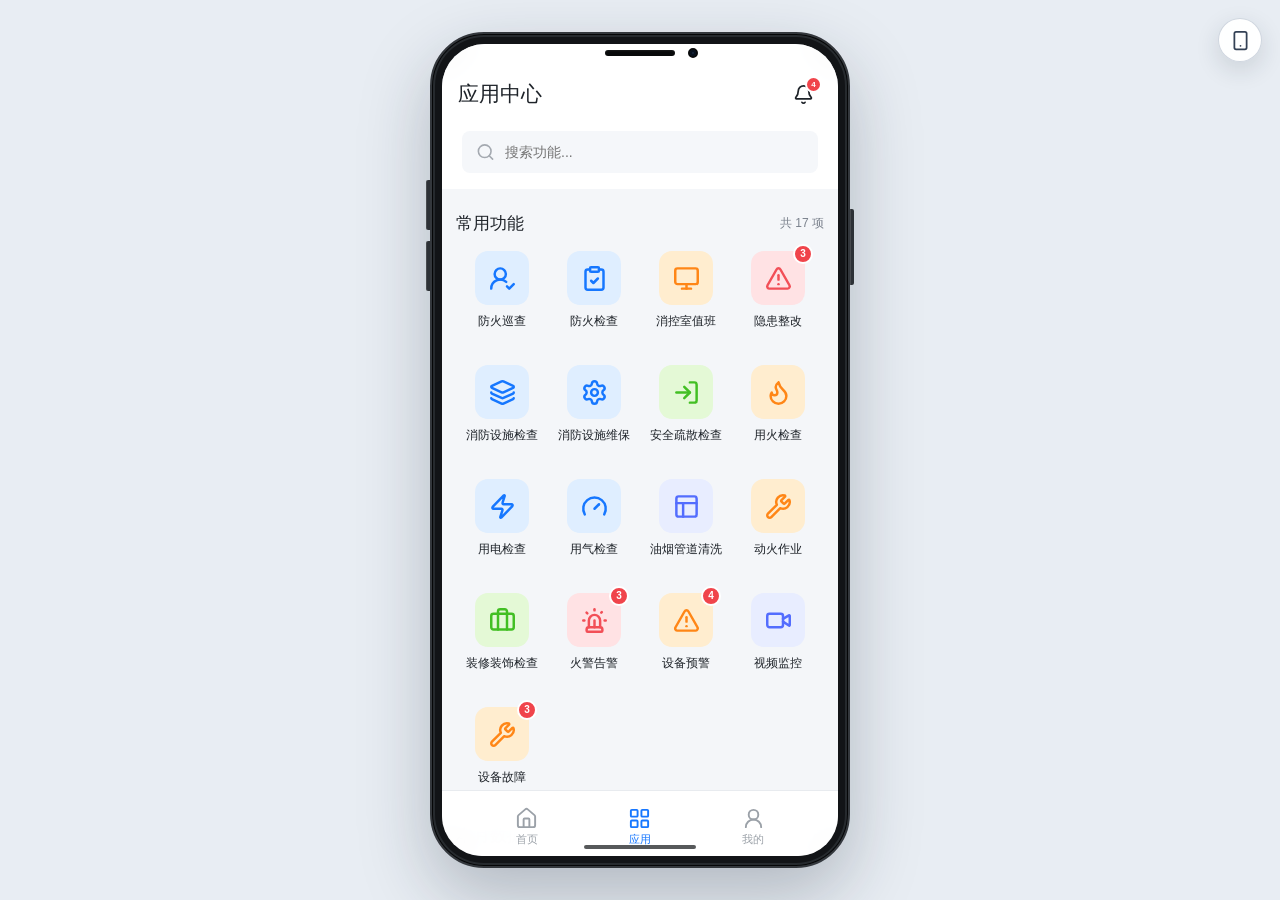
==== commit 34e8003f: "完善机构端巡检整改模块" ====
--- a/app.html
+++ b/app.html
@@ -6,7 +6,7 @@
     <meta name="color-scheme" content="light" />
     <meta name="theme-color" content="#ffffff" />
     <title>消防安全机构端 App</title>
-    <link rel="stylesheet" href="app.css?v=20260724-duty-flow" />
+    <link rel="stylesheet" href="app.css?v=20260727-inspection-ui2" />
   </head>
   <body class="device-shell-enabled">
     <aside class="preview-controls" aria-label="预览设置">
@@ -17,7 +17,9 @@
         <div class="preview-control-heading"><strong>预览设置</strong><small>页面显示方式</small></div>
         <label class="preview-toggle"><span><i data-lucide="smartphone"></i><b>手机外壳</b></span><input id="deviceShellToggle" type="checkbox" checked /><i></i></label>
         <label class="preview-toggle"><span><i data-lucide="bell-ring"></i><b>新通知</b></span><input id="newNotificationToggle" type="checkbox" /><i></i></label>
-        <label class="preview-person-field"><span><i data-lucide="users-round"></i><b>值班身份</b></span><select id="dutyPersonSelect" aria-label="选择值班演示身份"><optgroup label="接班方"><option value="admin">Admin</option><option value="wang">王晨</option></optgroup><optgroup label="交班方"><option value="li">李明</option><option value="zhao">赵凯</option></optgroup></select></label>
+        <label class="preview-person-field"><span><i data-lucide="users-round"></i><b>当前操作人员</b></span><select id="dutyPersonSelect" aria-label="选择值班演示人员"><option value="admin">Admin</option><option value="wang">王晨</option><option value="li">李明</option><option value="zhao">赵凯</option></select></label>
+        <label class="preview-person-field preview-headcount-field"><span><i data-lucide="user-round-check"></i><b>班次定岗人数</b></span><select id="dutyHeadcountSelect" aria-label="选择班次定岗人数"><option value="1">1 人</option><option value="2" selected>2 人</option><option value="3">3 人</option></select></label>
+        <label class="preview-person-field"><span><i data-lucide="clock-3"></i><b>值班时间场景</b></span><select id="dutyTimeModeSelect" aria-label="选择值班时间场景"><option value="on_duty">值班中</option><option value="handover_0600" selected>06:00 夜班转白班</option><option value="handover_1600">16:00 白班转夜班</option></select></label>
         <div class="preview-reset-actions">
           <button type="button" data-reset-state="fire"><i data-lucide="siren"></i><span>火警告警状态初始化</span></button>
           <button type="button" data-reset-state="warning"><i data-lucide="triangle-alert"></i><span>设备预警状态初始化</span></button>
@@ -25,6 +27,8 @@
           <button type="button" data-reset-state="offduty"><i data-lucide="users-round"></i><span>脱岗监测状态初始化</span></button>
           <button type="button" data-reset-state="passage"><i data-lucide="traffic-cone"></i><span>消防通道监测状态初始化</span></button>
           <button type="button" data-reset-state="duty"><i data-lucide="monitor-check"></i><span>消控室值班状态初始化</span></button>
+          <button type="button" data-reset-state="inspection-suite"><i data-lucide="clipboard-check"></i><span>巡检整改状态初始化</span></button>
+          <button type="button" data-duty-scenario="unattended"><i data-lucide="user-round-x"></i><span>初始化为无人交班场景</span></button>
         </div>
       </div>
     </aside>
@@ -72,6 +76,7 @@
     </div>
 
     <script src="assets/vendor/lucide.min.js"></script>
-    <script src="mobile-app.js?v=20260724-duty-flow"></script>
+    <script src="mobile-inspection.js?v=20260727-inspection-ui2"></script>
+    <script src="mobile-app.js?v=20260727-inspection-ui2"></script>
   </body>
 </html>
--- a/app.css
+++ b/app.css
@@ -396,6 +396,8 @@
 .duty-person > b.pending { color: #bd6709; }
 .duty-person > b.active { color: var(--blue); }
 .duty-person > b.done { color: var(--green); }
+.duty-person > b.skipped { color: var(--red); }
+.duty-team-empty { grid-column: 1 / -1; padding: 12px 4px; color: #9aa2ab; font-size: 9px; text-align: center; }
 
 .duty-clock-page { min-height: 100%; padding: 12px 14px 28px; }
 .duty-clock-hero { padding: 18px 16px; border-radius: 8px; color: #fff; background: #286fbd; text-align: center; box-shadow: 0 8px 20px rgba(31, 102, 178, .18); }
@@ -446,6 +448,14 @@
 .duty-flow-notice strong, .duty-flow-notice span { display: block; }
 .duty-flow-notice strong { font-size: 11px; }
 .duty-flow-notice span { margin-top: 3px; color: #88735a; font-size: 9px; line-height: 14px; }
+.duty-flow-notice.duty-flow-normal { border-color: #cfe5da; background: #f2fbf6; }
+.duty-flow-notice.duty-flow-normal > svg { color: var(--green); }
+.duty-flow-notice.duty-flow-normal span { color: #557364; }
+.duty-window-card { margin-top: 10px; padding: 15px; border: 1px solid #e3e8ee; border-radius: 8px; background: #fff; }
+.duty-window-card small, .duty-window-card strong { display: block; }
+.duty-window-card small { color: var(--muted); font-size: 9px; }
+.duty-window-card strong { margin-top: 5px; font-size: 14px; }
+.duty-window-card p { margin: 7px 0 0; color: #68727d; font-size: 9px; line-height: 15px; }
 .duty-handover-group { margin-top: 10px; overflow: hidden; border: 1px solid #e8ecf0; border-radius: 8px; background: #fff; }
 .duty-handover-group > header { display: flex; min-height: 54px; padding: 10px 12px; border-bottom: 1px solid #edf0f3; align-items: center; gap: 9px; }
 .duty-handover-group > header > span { display: grid; width: 32px; height: 32px; border-radius: 6px; place-items: center; }
@@ -453,9 +463,11 @@
 .duty-handover-group > header > span.red { color: var(--red); background: var(--red-soft); }
 .duty-handover-group > header > span.orange { color: var(--orange); background: var(--orange-soft); }
 .duty-handover-group > header > span.green { color: var(--green); background: var(--green-soft); }
+.duty-handover-group > header > span.indigo { color: #536dfe; background: #e8edff; }
 .duty-handover-group > header strong, .duty-handover-group > header small { display: block; }
 .duty-handover-group > header strong { font-size: 12px; }
 .duty-handover-group > header small { margin-top: 2px; color: var(--muted); font-size: 9px; }
+.duty-category-version { margin-left: auto; padding: 3px 5px; border-radius: 4px; color: #7a8490; background: #f1f3f6; font-size: 8px; }
 .duty-handover-items { display: grid; }
 .duty-handover-item { padding: 12px; border-bottom: 1px solid #edf0f3; }
 .duty-handover-item:last-child { border-bottom: 0; }
@@ -472,6 +484,16 @@
 .duty-result-choice b { display: grid; height: 27px; padding: 0 7px; border: 1px solid var(--line); border-radius: 4px; place-items: center; color: #747c86; font-size: 8px; font-weight: 500; }
 .duty-result-choice input:checked + b { color: var(--blue); border-color: #b8d7ff; background: var(--blue-soft); }
 .duty-handover-item > p { margin: 8px 0 0; padding: 8px; border-radius: 5px; color: #775640; background: #fff5ed; font-size: 9px; line-height: 14px; }
+.duty-auto-item > p { color: #68727d; background: #f7f8fa; }
+.duty-category-empty { padding: 18px 12px; color: #9199a2; font-size: 9px; text-align: center; }
+.duty-category-ack { display: flex; min-height: 42px; padding: 9px 12px; border-top: 1px solid #edf0f3; align-items: center; gap: 7px; color: #65707b; background: #fbfcfd; }
+.duty-category-ack input { position: absolute; opacity: 0; pointer-events: none; }
+.duty-category-ack > span { display: grid; width: 18px; height: 18px; border: 1px solid #cfd5dc; border-radius: 4px; place-items: center; background: #fff; }
+.duty-category-ack svg { width: 12px; opacity: 0; }
+.duty-category-ack > b { font-size: 9px; font-weight: 500; }
+.duty-category-ack input:checked + span { color: #fff; border-color: var(--blue); background: var(--blue); }
+.duty-category-ack input:checked + span svg { opacity: 1; }
+.duty-category-ack input:disabled ~ b { color: #9ba2aa; }
 .duty-abnormal-note { display: none; width: 100%; min-height: 62px; margin-top: 8px; padding: 8px 9px; border: 1px solid #e1e5e9; border-radius: 5px; outline: 0; resize: vertical; font-size: 10px; line-height: 15px; }
 .duty-handover-item:has(input[value="abnormal"]:checked) .duty-abnormal-note { display: block; }
 .duty-abnormal-note:focus { border-color: var(--blue); }
@@ -491,6 +513,72 @@
 .duty-handover-submit { margin-top: 10px; }
 .duty-handover-submit button { width: 100%; height: 43px; border: 0; border-radius: 6px; color: #fff; background: var(--blue); font-size: 11px; font-weight: 600; }
 .duty-handover-submit button:disabled { color: #858e98; background: #e5e8ec; }
+
+.duty-section-label { display: flex; min-height: 30px; margin-top: 9px; align-items: center; gap: 6px; color: #4e5660; font-size: 11px; font-weight: 700; }
+.duty-section-label > i { width: 6px; height: 22px; border-radius: 3px; background: var(--blue); }
+.duty-section-label > span { margin-left: auto; color: var(--muted); font-size: 9px; font-weight: 500; }
+.duty-device-checks { padding-bottom: 6px; }
+.duty-check-group { padding: 10px 12px 4px; border-bottom: 1px solid #edf0f3; }
+.duty-check-group:last-child { border-bottom: 0; }
+.duty-check-group > strong { display: block; margin-bottom: 5px; font-size: 10px; }
+.duty-check-row { display: grid; min-height: 35px; grid-template-columns: minmax(0, 1fr) auto auto; align-items: center; gap: 8px; color: #535d67; font-size: 9px; }
+.duty-check-row label { display: flex; align-items: center; gap: 3px; white-space: nowrap; }
+.duty-check-row input { accent-color: var(--blue); }
+.duty-check-row > b { color: var(--green); font-size: 9px; }
+.duty-check-row > b.abnormal { color: var(--red); }
+.duty-exception-panel { padding: 0; border: 0; background: transparent; }
+.duty-exception-panel > button { display: flex; width: 100%; height: 39px; padding: 0 12px; border: 1px solid #9abff0; border-radius: 6px; align-items: center; justify-content: center; gap: 7px; color: var(--blue); background: #fff; font-size: 10px; font-weight: 600; }
+.duty-exception-panel > button svg { width: 14px; }
+.duty-exception-panel > button:disabled { opacity: .45; }
+
+.duty-complete-page { min-height: 100%; padding: 12px 13px 76px; }
+.duty-complete-hero { display: flex; min-height: 130px; border-radius: 8px; align-items: center; justify-content: center; flex-direction: column; gap: 8px; color: #fff; background: #2856d8; box-shadow: 0 7px 18px rgba(36, 86, 190, .2); }
+.duty-complete-hero svg { width: 47px; height: 47px; }
+.duty-complete-hero h1 { margin: 0; font-size: 22px; letter-spacing: 0; }
+.duty-complete-card, .duty-complete-items { margin-top: 10px; padding: 13px; border: 1px solid #edf0f3; border-radius: 8px; background: #fff; }
+.duty-complete-card dl { margin: 10px 0 0; }
+.duty-complete-card dl div { display: flex; min-height: 34px; align-items: center; justify-content: space-between; gap: 8px; font-size: 9px; }
+.duty-complete-card dt { color: var(--muted); }
+.duty-complete-card dd { margin: 0; text-align: right; }
+.duty-complete-exceptions { margin-top: 10px; padding: 9px; border-radius: 6px; color: #b12b34; background: var(--red-soft); }
+.duty-complete-exceptions strong { display: block; font-size: 9px; }
+.duty-complete-exceptions p { margin: 5px 0 0; font-size: 8px; line-height: 13px; }
+.duty-complete-items h3 { display: flex; margin: 0 0 6px; align-items: center; gap: 6px; font-size: 11px; }
+.duty-complete-items h3 svg { width: 16px; color: var(--blue); }
+.duty-complete-items > div { display: flex; min-height: 32px; align-items: center; justify-content: space-between; gap: 8px; border-top: 1px solid #f0f2f4; font-size: 9px; }
+.duty-complete-items > div b { color: var(--green); }
+.duty-complete-items > div b.abnormal { color: var(--red); }
+.duty-complete-action { position: sticky; bottom: 8px; width: 100%; height: 42px; margin-top: 10px; border: 0; border-radius: 6px; color: #fff; background: var(--blue); font-size: 11px; font-weight: 700; box-shadow: 0 5px 13px rgba(35, 92, 170, .18); }
+
+.duty-objection-page { min-height: 100%; padding: 14px 16px 30px; }
+.duty-objection-summary, .duty-objection-card { display: flex; padding: 13px; border: 1px solid #f0444b; border-radius: 8px; align-items: flex-start; gap: 10px; background: #fff; }
+.duty-objection-summary > span, .duty-objection-card > div:first-child > span { display: grid; width: 31px; height: 31px; flex: 0 0 auto; border-radius: 7px; place-items: center; color: var(--red); background: var(--red-soft); }
+.duty-objection-summary svg, .duty-objection-card svg { width: 16px; }
+.duty-objection-summary strong { font-size: 11px; }
+.duty-objection-summary p, .duty-objection-card p { margin: 4px 0 0; color: #8a9098; font-size: 9px; line-height: 15px; }
+.duty-objection-card { display: block; margin-top: 14px; }
+.duty-objection-card > div:first-child { display: flex; align-items: flex-start; gap: 10px; }
+.duty-objection-card h2 { margin: 1px 0 0; color: var(--red); font-size: 12px; }
+.duty-risk-box { margin: 11px 0 0 41px; padding: 9px; border-radius: 6px; background: #fff5f5; }
+.duty-risk-box strong { display: flex; align-items: center; gap: 5px; color: #d63a42; font-size: 9px; }
+.duty-risk-box strong svg { width: 14px; color: #e5a400; }
+.duty-risk-check { display: flex; margin: 12px 0 3px 41px; align-items: center; gap: 7px; color: #676f78; font-size: 9px; }
+.duty-risk-check input { position: absolute; opacity: 0; }
+.duty-risk-check > span { display: grid; width: 16px; height: 16px; border: 1px solid #b9c0c8; border-radius: 3px; place-items: center; }
+.duty-risk-check > span svg { width: 11px; opacity: 0; }
+.duty-risk-check input:checked + span { color: #fff; border-color: var(--red); background: var(--red); }
+.duty-risk-check input:checked + span svg { opacity: 1; }
+.duty-objection-submit { width: 100%; height: 42px; margin-top: 35px; border: 0; border-radius: 6px; color: #fff; background: #f0444b; font-size: 11px; font-weight: 700; box-shadow: 0 5px 13px rgba(203, 48, 57, .16); }
+.duty-objection-submit.neutral { background: var(--blue); }
+
+.duty-record-overview { padding: 13px; border-radius: 8px; color: #fff; background: #2856d8; }
+.duty-record-overview > small { font-size: 10px; }
+.duty-record-overview > div { display: grid; margin-top: 12px; grid-template-columns: repeat(3, 1fr); }
+.duty-record-overview span { display: flex; min-width: 0; align-items: center; flex-direction: column; gap: 4px; border-right: 1px solid rgba(255,255,255,.25); font-size: 8px; }
+.duty-record-overview span:last-child { border-right: 0; }
+.duty-record-overview strong { font-size: 21px; }
+.duty-linked-record { display: flex; width: 100%; height: 39px; margin-top: 12px; border: 1px solid #c9ddf5; border-radius: 6px; align-items: center; justify-content: center; gap: 5px; color: var(--blue); background: #f5f9ff; font-size: 10px; font-weight: 600; }
+.duty-linked-record svg { width: 14px; }
 
 .duty-date-nav { display: flex; height: 45px; margin-bottom: 10px; border: 1px solid #edf0f3; border-radius: 7px; align-items: center; justify-content: space-between; background: #fff; }
 .duty-date-nav button { display: grid; width: 44px; height: 100%; border: 0; place-items: center; background: transparent; }
@@ -802,3 +890,346 @@
   .fixed-actions { padding-right: 9px; padding-left: 9px; gap: 6px; }
   .fixed-actions button { font-size: 12px; }
 }
+
+/* Inspection, maintenance and hazard suite */
+.inspection-home { padding: 0 14px 92px; }
+.institution-band { margin: 0 -14px 14px; padding: 18px 18px 17px; color: #fff; background: #176fbd; }
+.institution-band small, .institution-band h2, .institution-band p { display: block; margin: 0; }
+.institution-band small { opacity: .82; font-size: 10px; }
+.institution-band h2 { margin-top: 5px; font-size: 20px; letter-spacing: 0; }
+.institution-band p { margin-top: 3px; opacity: .74; font-size: 11px; }
+.suite-section-title { display: flex; margin: 16px 0 9px; align-items: center; justify-content: space-between; }
+.suite-section-title h2 { display: flex; margin: 0; align-items: center; gap: 6px; font-size: 15px; letter-spacing: 0; }
+.suite-section-title h2 b { display: inline-grid; min-width: 19px; height: 19px; padding: 0 5px; border-radius: 10px; place-items: center; color: #fff; background: var(--red); font-size: 10px; }
+.suite-section-title > button { padding: 0; border: 0; color: var(--blue); background: transparent; font-size: 10px; }
+.home-alert-card { display: grid; width: 100%; padding: 13px; border: 1px solid #f1d7d8; border-radius: 7px; grid-template-columns: 38px minmax(0,1fr) 16px; align-items: center; gap: 10px; background: #fff; text-align: left; }
+.home-alert-card > span { display: grid; width: 38px; height: 38px; border-radius: 50%; place-items: center; color: var(--red); background: var(--red-soft); }
+.home-alert-card.warning > span { color: var(--orange); background: var(--orange-soft); }
+.home-alert-card.fault > span { color: #51677d; background: #e9eef3; }
+.home-alert-card.normal > span { color: var(--green); background: var(--green-soft); }
+.home-alert-card > span svg { width: 19px; }
+.home-alert-card > div { min-width: 0; }
+.home-alert-card strong, .home-alert-card small, .home-alert-card p { display: block; }
+.home-alert-card strong { font-size: 13px; }
+.home-alert-card small { margin-top: 2px; color: var(--muted); font-size: 9px; }
+.home-alert-card p { margin: 5px 0 0; overflow: hidden; color: #616a74; font-size: 10px; line-height: 16px; text-overflow: ellipsis; white-space: nowrap; }
+.home-alert-card > svg { width: 15px; color: #aeb5bd; }
+.home-todo-grid { display: grid; grid-template-columns: 1fr 1fr; gap: 9px; }
+.home-todo-card { display: grid; min-width: 0; padding: 12px; border: 1px solid var(--line); border-radius: 7px; grid-template-columns: 34px minmax(0,1fr); gap: 8px; background: #fff; }
+.home-todo-card .suite-icon { display: grid; width: 34px; height: 34px; border-radius: 7px; place-items: center; color: var(--blue); background: var(--blue-soft); }
+.home-todo-card .suite-icon svg { width: 18px; }
+.home-todo-card strong, .home-todo-card small { display: block; }
+.home-todo-card strong { overflow: hidden; font-size: 12px; text-overflow: ellipsis; white-space: nowrap; }
+.home-todo-card small { margin-top: 3px; color: var(--muted); font-size: 9px; line-height: 13px; }
+.home-todo-card button { height: 30px; margin-top: 10px; border: 1px solid #bdd7f8; border-radius: 5px; grid-column: 1 / -1; color: var(--blue); background: #f5f9ff; font-size: 10px; font-weight: 600; }
+.home-quick-grid { display: grid; grid-template-columns: repeat(3, 1fr); gap: 8px; }
+.home-quick-grid button { display: grid; min-height: 76px; padding: 10px 4px; border: 1px solid var(--line); border-radius: 7px; place-items: center; gap: 5px; background: #fff; font-size: 10px; }
+.home-quick-grid svg { width: 22px; color: var(--blue); }
+
+.suite-page { padding: 12px 14px 92px; }
+.suite-execute-page { padding-bottom: 96px; }
+.suite-year-heading { display: flex; margin: 10px 2px 9px; align-items: center; justify-content: space-between; }
+.suite-year-heading strong { font-size: 15px; }
+.suite-year-heading span { color: var(--muted); font-size: 10px; }
+.suite-card-list { display: grid; gap: 9px; }
+.suite-task-card { width: 100%; padding: 13px; border: 1px solid var(--line); border-radius: 7px; background: #fff; text-align: left; }
+.suite-task-card > div:first-child { display: flex; align-items: center; justify-content: space-between; gap: 8px; }
+.suite-task-card strong { min-width: 0; overflow: hidden; font-size: 13px; text-overflow: ellipsis; white-space: nowrap; }
+.suite-task-card > p { margin: 5px 0 10px; color: var(--muted); font-size: 9px; }
+.suite-task-stats { display: grid; padding-top: 10px; border-top: 1px solid #f0f2f4; grid-template-columns: repeat(3, 1fr); }
+.suite-task-stats span { color: var(--muted); font-size: 9px; text-align: center; }
+.suite-task-stats b { display: block; margin-bottom: 1px; color: var(--ink); font-size: 15px; }
+.abnormal-summary { display: grid; width: 100%; padding: 11px 12px; border: 1px solid #f0dfc7; border-radius: 7px; grid-template-columns: 25px repeat(3,1fr) 15px; align-items: center; gap: 5px; color: #9d650e; background: #fffaf1; }
+.abnormal-summary > svg { width: 17px; }
+.abnormal-summary > span { text-align: center; }
+.abnormal-summary strong, .abnormal-summary small { display: block; }
+.abnormal-summary strong { font-size: 14px; }
+.abnormal-summary small { margin-top: 1px; color: var(--muted); font-size: 8px; }
+.suite-progress { margin-bottom: 11px; padding: 13px; border: 1px solid var(--line); border-radius: 7px; background: #fff; }
+.suite-progress > div:first-child { display: flex; align-items: baseline; justify-content: space-between; }
+.suite-progress > div strong { font-size: 17px; }
+.suite-progress > div span { color: var(--muted); font-size: 9px; }
+.suite-progress-track { height: 5px; margin-top: 9px; overflow: hidden; border-radius: 3px; background: #e9edf1; }
+.suite-progress-track i { display: block; height: 100%; border-radius: inherit; background: var(--green); }
+.suite-progress p { display: flex; margin: 8px 0 0; justify-content: space-between; color: var(--muted); font-size: 9px; }
+.suite-checklist { display: grid; gap: 7px; }
+.suite-checklist > h3 { margin: 9px 0 0; padding: 7px 10px; border-radius: 4px; color: #5c6671; background: #e9eef3; font-size: 11px; letter-spacing: 0; }
+.suite-check-item { display: grid; width: 100%; min-height: 62px; padding: 10px; border: 1px solid var(--line); border-radius: 6px; grid-template-columns: 30px minmax(0,1fr) auto 14px; align-items: center; gap: 8px; background: #fff; text-align: left; }
+.suite-check-item > span { display: grid; width: 28px; height: 28px; border-radius: 50%; place-items: center; color: #6e7782; background: #eef1f4; font-size: 9px; font-weight: 700; }
+.suite-check-item > div { min-width: 0; }
+.suite-check-item strong, .suite-check-item small { display: block; }
+.suite-check-item strong { font-size: 11px; line-height: 16px; }
+.suite-check-item small { margin-top: 2px; overflow: hidden; color: var(--muted); font-size: 8px; text-overflow: ellipsis; white-space: nowrap; }
+.suite-check-item > b { color: #8c949d; font-size: 9px; }
+.suite-check-item > svg { width: 13px; color: #b7bdc4; }
+.suite-check-item.normal > span { color: var(--green); background: var(--green-soft); }
+.suite-check-item.normal > b { color: var(--green); }
+.suite-check-item.abnormal { border-color: #f1d4bd; }
+.suite-check-item.abnormal > span { color: var(--orange); background: var(--orange-soft); }
+.suite-check-item.abnormal > b { color: var(--orange); }
+.suite-checklist.readonly .suite-check-item { grid-template-columns: 30px minmax(0,1fr) auto; }
+.suite-check-item div > button { margin-top: 5px; padding: 0; border: 0; color: var(--blue); background: transparent; font-size: 9px; }
+.suite-result-card { display: flex; margin-bottom: 10px; padding: 14px; border: 1px solid #caead6; border-radius: 7px; align-items: center; gap: 10px; background: #f4fbf6; }
+.suite-result-card > svg { width: 26px; color: var(--green); }
+.suite-result-card > div { min-width: 0; flex: 1; }
+.suite-result-card strong, .suite-result-card small { display: block; }
+.suite-result-card strong { font-size: 12px; }
+.suite-result-card small { margin-top: 3px; color: var(--muted); font-size: 8px; }
+
+.suite-filter-tabs { display: flex; margin-bottom: 10px; padding: 3px; border-radius: 6px; gap: 3px; background: #e9edf2; }
+.suite-filter-tabs.scroll { overflow-x: auto; }
+.suite-filter-tabs button { min-width: 0; height: 32px; padding: 0 11px; border: 0; border-radius: 4px; flex: 1; color: #747d87; background: transparent; font-size: 10px; white-space: nowrap; }
+.suite-filter-tabs button.active { color: var(--blue); background: #fff; box-shadow: 0 1px 4px rgba(25,40,63,.08); font-weight: 600; }
+.suite-hazard-stats { display: grid; margin-bottom: 10px; padding: 12px; border: 1px solid var(--line); border-radius: 7px; grid-template-columns: repeat(3, 1fr); background: #fff; }
+.suite-hazard-stats span { border-left: 1px solid var(--line); color: var(--muted); font-size: 9px; text-align: center; }
+.suite-hazard-stats span:first-child { border-left: 0; }
+.suite-hazard-stats b { display: block; margin-bottom: 2px; color: var(--ink); font-size: 17px; }
+.hazard-card-suite { display: block; width: 100%; padding: 13px; border: 1px solid var(--line); border-radius: 7px; background: #fff; text-align: left; }
+.hazard-card-suite > div:first-child { display: flex; align-items: center; gap: 7px; }
+.hazard-card-suite > div:first-child > b { color: var(--muted); font-size: 8px; font-weight: 500; }
+.hazard-card-suite > div:first-child .state-pill { margin-left: auto; }
+.hazard-level { padding: 3px 6px; border-radius: 3px; color: #a35e08; background: var(--orange-soft); font-size: 8px; font-weight: 600; }
+.hazard-level.major { color: #c7353d; background: var(--red-soft); }
+.hazard-card-suite h3 { margin: 9px 0 5px; font-size: 12px; line-height: 18px; letter-spacing: 0; }
+.hazard-card-suite p, .hazard-card-suite > small { display: block; margin: 0; color: var(--muted); font-size: 8px; line-height: 14px; }
+.hazard-card-suite > button { margin-top: 7px; padding: 0; border: 0; color: var(--blue); background: transparent; font-size: 9px; }
+.hazard-detail-hero { padding: 15px; border-radius: 7px; color: #fff; background: #a96817; }
+.hazard-detail-hero.major { background: #c83e45; }
+.hazard-detail-hero > div { display: flex; justify-content: space-between; font-size: 9px; }
+.hazard-detail-hero h2 { margin: 11px 0 5px; font-size: 16px; line-height: 23px; letter-spacing: 0; }
+.hazard-detail-hero p { margin: 0; opacity: .82; font-size: 9px; }
+.suite-info-grid { display: grid; margin-bottom: 12px; grid-template-columns: 1fr 1fr; gap: 12px; }
+.suite-info-grid small, .suite-info-grid b { display: block; }
+.suite-info-grid small { color: var(--muted); font-size: 8px; }
+.suite-info-grid b { margin-top: 3px; font-size: 11px; }
+
+.suite-form-card { margin-bottom: 10px; padding: 14px; border: 1px solid var(--line); border-radius: 7px; background: #fff; }
+.suite-form-card > h2 { margin: 0 0 13px; font-size: 14px; letter-spacing: 0; }
+.suite-form-page { padding-bottom: 96px; }
+.suite-hint { margin: 0 0 10px; color: var(--muted); font-size: 9px; line-height: 15px; }
+.suite-steps { display: grid; margin-bottom: 11px; grid-template-columns: repeat(3, 1fr); gap: 6px; }
+.suite-steps button { display: flex; min-width: 0; height: 38px; padding: 0 6px; border: 1px solid var(--line); border-radius: 5px; align-items: center; justify-content: center; gap: 5px; color: var(--muted); background: #fff; font-size: 9px; }
+.suite-steps button b { display: grid; width: 19px; height: 19px; border-radius: 50%; place-items: center; background: #eef1f4; }
+.suite-steps button.active { border-color: #b9d7ff; color: var(--blue); background: #f3f8ff; }
+.suite-steps button.active b { color: #fff; background: var(--blue); }
+.attachment-list { display: grid; margin: 10px 0; gap: 6px; }
+.attachment-list > span { display: grid; padding: 9px; border: 1px solid var(--line); border-radius: 5px; grid-template-columns: 18px minmax(0,1fr) auto 24px; align-items: center; gap: 7px; }
+.attachment-list svg { width: 15px; color: var(--blue); }
+.attachment-list b { overflow: hidden; font-size: 9px; text-overflow: ellipsis; white-space: nowrap; }
+.attachment-list small { color: var(--muted); font-size: 8px; }
+.attachment-list button { display: grid; width: 24px; height: 24px; padding: 0; border: 0; place-items: center; background: transparent; }
+.suite-upload-command { display: flex; width: 100%; height: 40px; border: 1px dashed #a9c8eb; border-radius: 6px; align-items: center; justify-content: center; gap: 7px; color: var(--blue); background: #f7faff; font-size: 10px; }
+.suite-upload-command svg { width: 16px; }
+.result-segment { display: grid; margin-bottom: 14px; grid-template-columns: 1fr 1fr; gap: 7px; }
+.result-segment input { position: absolute; opacity: 0; }
+.result-segment span { display: grid; height: 38px; border: 1px solid var(--line); border-radius: 5px; place-items: center; color: var(--muted); font-size: 11px; }
+.result-segment input:checked + span { border-color: var(--blue); color: var(--blue); background: var(--blue-soft); font-weight: 600; }
+.suite-empty { display: grid; min-height: 150px; place-items: center; align-content: center; gap: 7px; color: var(--muted); }
+.suite-empty svg { width: 26px; }
+.suite-empty span { font-size: 10px; }
+
+@media (max-width: 360px) {
+  .home-todo-grid { grid-template-columns: 1fr; }
+  .abnormal-summary { grid-template-columns: 22px repeat(3,1fr) 12px; padding-right: 7px; padding-left: 7px; }
+  .suite-check-item { grid-template-columns: 28px minmax(0,1fr) auto 12px; padding-right: 7px; padding-left: 7px; }
+}
+
+/* Inspection suite visual pass */
+.inspection-home,
+.suite-page { color: var(--ink); }
+
+.institution-band {
+  padding: 19px 18px 18px;
+  box-shadow: 0 4px 14px rgba(21, 88, 148, .12);
+}
+
+.institution-band h2 { font-size: 21px; }
+.institution-band p { font-size: 12px; }
+
+.suite-section-title {
+  min-height: 25px;
+  margin-top: 18px;
+  margin-bottom: 10px;
+}
+
+.suite-section-title h2 {
+  font-size: 16px;
+  font-weight: 700;
+}
+
+.suite-section-title h2::before {
+  content: "";
+  width: 3px;
+  height: 16px;
+  border-radius: 2px;
+  background: var(--blue);
+}
+
+.suite-section-title > button { font-size: 11px; font-weight: 600; }
+.suite-section-title h2 b { font-size: 10px; }
+
+.home-alert-card,
+.home-todo-card,
+.suite-task-card,
+.suite-progress,
+.suite-check-item,
+.hazard-card-suite,
+.suite-form-card,
+.suite-result-card,
+.suite-hazard-stats {
+  box-shadow: 0 2px 8px rgba(25, 40, 63, .035);
+}
+
+.home-alert-card { padding: 14px; }
+.home-alert-card strong { font-size: 14px; }
+.home-alert-card small { font-size: 10px; }
+.home-alert-card p { font-size: 11px; line-height: 17px; }
+
+.home-todo-card { padding: 13px; }
+.home-todo-card strong { font-size: 13px; }
+.home-todo-card small { font-size: 10px; line-height: 14px; }
+.home-todo-card button { height: 32px; font-size: 11px; }
+.home-quick-grid button { min-height: 80px; font-size: 11px; }
+
+.suite-page { padding-top: 14px; }
+.suite-year-heading {
+  min-height: 35px;
+  margin: 12px 0 10px;
+  padding: 0 11px;
+  border-left: 3px solid var(--blue);
+  background: #f0f6fd;
+}
+.suite-year-heading strong { font-size: 16px; }
+.suite-year-heading span { font-size: 11px; }
+
+.suite-task-card { padding: 14px; }
+.suite-task-card strong { font-size: 14px; }
+.suite-task-card > p { margin: 6px 0 11px; font-size: 10px; }
+.suite-task-stats { padding-top: 11px; }
+.suite-task-stats span { font-size: 10px; }
+.suite-task-stats b { font-size: 16px; }
+
+.abnormal-summary {
+  min-height: 62px;
+  padding: 12px;
+  border-color: #ecd7b9;
+}
+.abnormal-summary strong { font-size: 16px; }
+.abnormal-summary small { font-size: 9px; }
+
+.suite-progress {
+  margin-bottom: 13px;
+  padding: 14px;
+}
+.suite-progress > div strong { font-size: 19px; }
+.suite-progress > div span,
+.suite-progress p { font-size: 10px; }
+.suite-progress-track { height: 6px; }
+
+.suite-checklist { gap: 8px; }
+.suite-checklist > h3 {
+  margin-top: 11px;
+  padding: 8px 11px;
+  color: #46515e;
+  background: #e6edf5;
+  font-size: 12px;
+  font-weight: 700;
+}
+
+.suite-check-item {
+  min-height: 70px;
+  padding: 11px;
+  border-color: #dfe5eb;
+  grid-template-columns: 32px minmax(0,1fr) auto 15px;
+  gap: 9px;
+}
+.suite-check-item > span {
+  width: 30px;
+  height: 30px;
+  font-size: 10px;
+}
+.suite-check-item strong { font-size: 12px; line-height: 17px; }
+.suite-check-item small { margin-top: 3px; font-size: 10px; line-height: 14px; }
+.suite-check-item > b { font-size: 10px; font-weight: 700; }
+.suite-check-item > svg { width: 15px; }
+.suite-check-item.normal { border-color: #cfe8d8; background: #fbfefc; }
+.suite-check-item.abnormal { border-color: #f0cbaa; background: #fffaf5; }
+.suite-check-item div > button { font-size: 10px; }
+.suite-checklist.readonly .suite-check-item { grid-template-columns: 32px minmax(0,1fr) auto; }
+
+.suite-result-card {
+  min-height: 76px;
+  padding: 15px;
+}
+.suite-result-card strong { font-size: 13px; }
+.suite-result-card small { font-size: 9px; line-height: 14px; }
+
+.suite-filter-tabs {
+  margin-bottom: 12px;
+  padding: 4px;
+  border-radius: 7px;
+}
+.suite-filter-tabs button {
+  height: 34px;
+  padding: 0 12px;
+  border-radius: 5px;
+  font-size: 11px;
+}
+
+.suite-hazard-stats {
+  margin-bottom: 12px;
+  padding: 13px;
+}
+.suite-hazard-stats span { font-size: 10px; }
+.suite-hazard-stats b { font-size: 18px; }
+
+.hazard-card-suite {
+  padding: 14px;
+  border-color: #dfe5eb;
+}
+.hazard-card-suite > div:first-child > b { font-size: 9px; }
+.hazard-level { padding: 4px 7px; font-size: 9px; }
+.hazard-card-suite h3 { margin: 10px 0 6px; font-size: 13px; line-height: 19px; }
+.hazard-card-suite p,
+.hazard-card-suite > small { font-size: 10px; line-height: 16px; }
+.hazard-card-suite > button { margin-top: 8px; font-size: 10px; font-weight: 600; }
+
+.hazard-detail-hero { padding: 16px; }
+.hazard-detail-hero > div { font-size: 10px; }
+.hazard-detail-hero h2 { font-size: 17px; line-height: 24px; }
+.hazard-detail-hero p { font-size: 10px; }
+
+.suite-info-grid { gap: 10px 14px; }
+.suite-info-grid small { font-size: 9px; }
+.suite-info-grid b { font-size: 12px; }
+
+.suite-form-card { padding: 15px; }
+.suite-form-card > h2 { margin-bottom: 14px; font-size: 15px; }
+.suite-hint { font-size: 10px; line-height: 16px; }
+.form-label { font-size: 13px; }
+.form-field input,
+.form-field select { height: 44px; font-size: 13px; }
+
+.suite-steps { gap: 7px; }
+.suite-steps button {
+  height: 42px;
+  font-size: 10px;
+}
+.suite-steps button b { width: 21px; height: 21px; }
+
+.attachment-list > span { padding: 10px; }
+.attachment-list b { font-size: 10px; }
+.attachment-list small { font-size: 9px; }
+.suite-upload-command { height: 43px; font-size: 11px; }
+
+.suite-empty { min-height: 180px; }
+.suite-empty span { font-size: 11px; }
+
+@media (max-width: 360px) {
+  .suite-check-item,
+  .suite-checklist.readonly .suite-check-item { grid-template-columns: 29px minmax(0,1fr) auto 12px; }
+  .suite-checklist.readonly .suite-check-item { grid-template-columns: 29px minmax(0,1fr) auto; }
+  .suite-check-item { padding-right: 8px; padding-left: 8px; }
+  .suite-check-item > span { width: 28px; height: 28px; }
+  .suite-check-item strong { font-size: 11px; }
+}
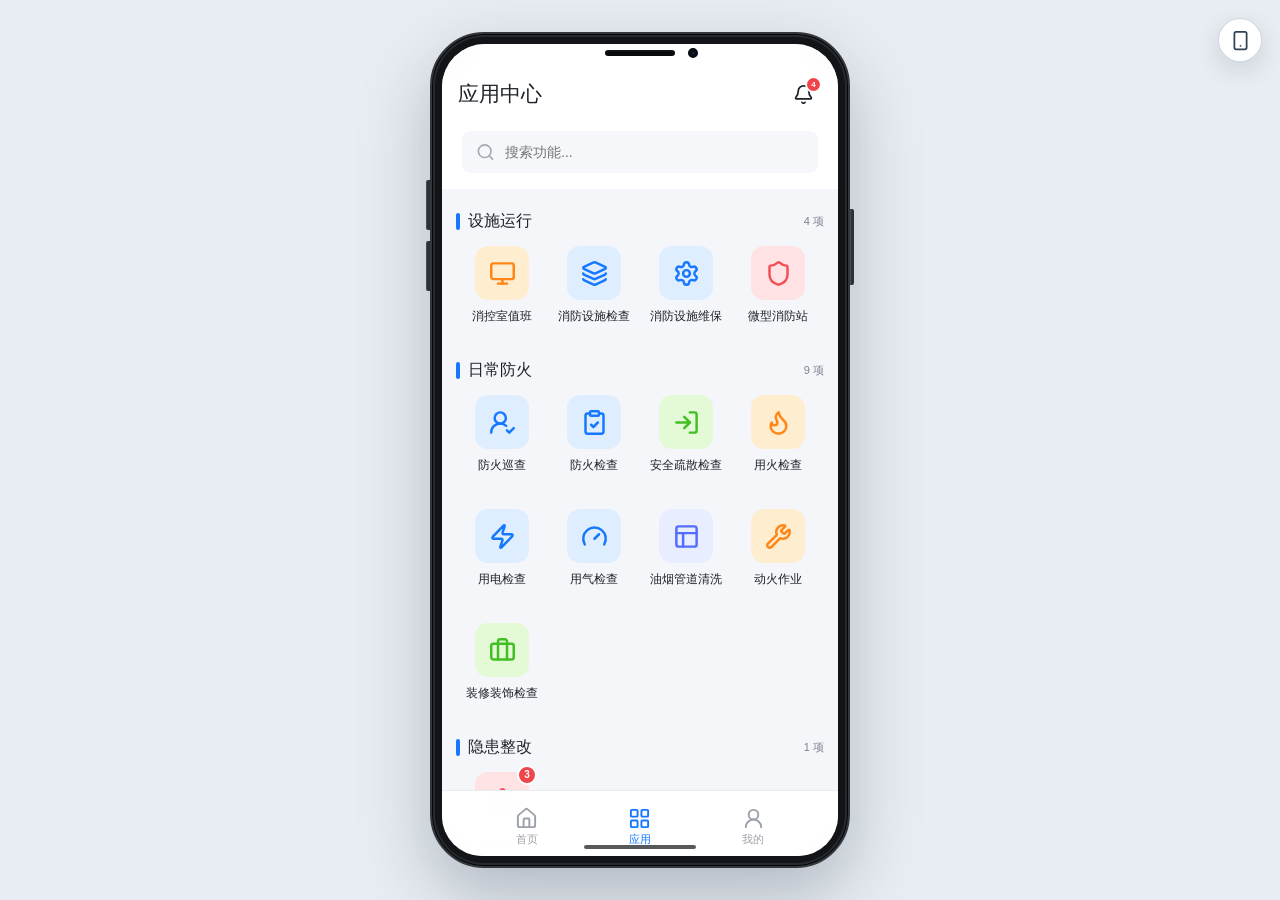
==== commit edb2ab41: "完善机构端应用分类与巡检整改" ====
--- a/app.html
+++ b/app.html
@@ -6,7 +6,7 @@
     <meta name="color-scheme" content="light" />
     <meta name="theme-color" content="#ffffff" />
     <title>消防安全机构端 App</title>
-    <link rel="stylesheet" href="app.css?v=20260727-inspection-ui2" />
+    <link rel="stylesheet" href="app.css?v=20260728-app-groups" />
   </head>
   <body class="device-shell-enabled">
     <aside class="preview-controls" aria-label="预览设置">
@@ -76,7 +76,7 @@
     </div>
 
     <script src="assets/vendor/lucide.min.js"></script>
-    <script src="mobile-inspection.js?v=20260727-inspection-ui2"></script>
-    <script src="mobile-app.js?v=20260727-inspection-ui2"></script>
+    <script src="mobile-inspection.js?v=20260728-app-groups"></script>
+    <script src="mobile-app.js?v=20260728-app-groups"></script>
   </body>
 </html>
--- a/app.css
+++ b/app.css
@@ -225,6 +225,13 @@
 .section-heading { display: flex; margin: 23px 0 16px; align-items: center; justify-content: space-between; }
 .section-heading h2 { margin: 0; font-size: 17px; letter-spacing: 0; }
 .section-heading span { color: var(--muted); font-size: 12px; }
+.feature-groups { padding-top: 2px; }
+.feature-group { padding: 0; }
+.feature-group + .feature-group { margin-top: 4px; }
+.feature-group-heading { display: flex; margin: 20px 0 14px; align-items: center; justify-content: space-between; }
+.feature-group-heading h2 { display: flex; margin: 0; align-items: center; gap: 8px; font-size: 16px; letter-spacing: 0; }
+.feature-group-heading h2::before { width: 4px; height: 17px; border-radius: 2px; background: var(--blue); content: ""; }
+.feature-group-heading span { color: var(--muted); font-size: 11px; }
 .feature-grid { display: grid; grid-template-columns: repeat(4, minmax(0, 1fr)); row-gap: 20px; }
 .feature-item { position: relative; display: flex; min-width: 0; padding: 0 2px; border: 0; align-items: center; flex-direction: column; gap: 8px; background: transparent; font-size: 12px; line-height: 16px; }
 .feature-item span:last-child { width: 100%; min-height: 32px; text-align: center; overflow-wrap: anywhere; }
@@ -439,10 +446,27 @@
 .duty-handover-overview > span { display: grid; width: 42px; height: 42px; border-radius: 50%; place-items: center; background: rgba(255,255,255,.16); }
 .duty-handover-overview > span svg { width: 22px; }
 .duty-handover-overview > span.completed { background: rgba(43, 189, 104, .35); }
-.duty-handover-teams { display: grid; margin-top: 10px; grid-template-columns: 1fr 1fr; gap: 8px; }
-.duty-handover-teams .duty-team-group { padding: 10px; }
-.duty-handover-teams .duty-person-grid { grid-template-columns: 1fr; }
-.duty-handover-teams .duty-person { min-height: 48px; }
+.duty-handover-teams { display: grid; margin-top: 10px; grid-template-columns: 1fr 1fr; align-items: start; gap: 8px; }
+.duty-handover-teams .duty-team-group { min-width: 0; padding: 0; overflow: hidden; }
+.duty-handover-teams .duty-team-title { display: block; min-height: 65px; padding: 10px; background: #f8fafc; }
+.duty-team-title-line { display: flex; min-width: 0; align-items: center; justify-content: space-between; gap: 5px; }
+.duty-team-title-line strong { min-width: 0; overflow: hidden; font-size: 11px; text-overflow: ellipsis; white-space: nowrap; }
+.duty-team-title-line em { flex: 0 0 auto; color: var(--blue); font-size: 8px; font-style: normal; font-weight: 600; }
+.duty-handover-teams .duty-team-title > small { display: block; margin-top: 6px; overflow: hidden; color: #66717c; font-size: 9px; line-height: 14px; text-overflow: ellipsis; white-space: nowrap; }
+.duty-handover-teams .duty-person-grid { max-height: 80px; overflow: hidden; overscroll-behavior-y: contain; grid-template-columns: 1fr; gap: 0; }
+.duty-handover-teams .duty-person-grid.scrollable { overflow-x: hidden; overflow-y: auto; scrollbar-width: thin; scrollbar-color: #c6d2df transparent; -webkit-overflow-scrolling: touch; }
+.duty-handover-teams .duty-person-grid.scrollable::-webkit-scrollbar { width: 3px; }
+.duty-handover-teams .duty-person-grid.scrollable::-webkit-scrollbar-thumb { border-radius: 2px; background: #c6d2df; }
+.duty-handover-teams .duty-person-grid.scrollable::-webkit-scrollbar-track { background: transparent; }
+.duty-handover-teams .duty-person { display: flex; min-height: 40px; padding: 0 9px; align-items: center; justify-content: space-between; gap: 8px; border-radius: 0; background: #fff; }
+.duty-handover-teams .duty-person + .duty-person { border-top: 0; }
+.duty-handover-teams .duty-person > strong { min-width: 0; overflow: hidden; font-size: 10px; text-overflow: ellipsis; white-space: nowrap; }
+.duty-handover-teams .duty-person > b { flex: 0 0 auto; padding: 3px 6px; border-radius: 4px; font-size: 8px; font-weight: 600; white-space: nowrap; }
+.duty-handover-teams .duty-person > b.pending { background: var(--orange-soft); }
+.duty-handover-teams .duty-person > b.active { background: var(--blue-soft); }
+.duty-handover-teams .duty-person > b.done { background: var(--green-soft); }
+.duty-handover-teams .duty-person > b.skipped { background: var(--red-soft); }
+.duty-handover-teams .duty-team-empty { min-height: 40px; padding: 13px 8px; line-height: 14px; }
 .duty-flow-notice { display: flex; margin-top: 10px; padding: 11px; border: 1px solid #f3dfb7; border-radius: 7px; align-items: flex-start; gap: 9px; background: #fff9ee; }
 .duty-flow-notice > svg { width: 18px; flex: 0 0 auto; color: #bf751b; }
 .duty-flow-notice strong, .duty-flow-notice span { display: block; }
@@ -516,7 +540,10 @@
 
 .duty-section-label { display: flex; min-height: 30px; margin-top: 9px; align-items: center; gap: 6px; color: #4e5660; font-size: 11px; font-weight: 700; }
 .duty-section-label > i { width: 6px; height: 22px; border-radius: 3px; background: var(--blue); }
+.duty-section-label > strong { font-size: 11px; }
 .duty-section-label > span { margin-left: auto; color: var(--muted); font-size: 9px; font-weight: 500; }
+.duty-confirmation-summary { display: flex; align-items: center; gap: 4px; }
+.duty-confirmation-summary > b { padding: 3px 5px; border-radius: 4px; color: #536273; background: #edf1f5; font-size: 8px; font-weight: 600; white-space: nowrap; }
 .duty-device-checks { padding-bottom: 6px; }
 .duty-check-group { padding: 10px 12px 4px; border-bottom: 1px solid #edf0f3; }
 .duty-check-group:last-child { border-bottom: 0; }
@@ -992,7 +1019,17 @@
 .hazard-level.major { color: #c7353d; background: var(--red-soft); }
 .hazard-card-suite h3 { margin: 9px 0 5px; font-size: 12px; line-height: 18px; letter-spacing: 0; }
 .hazard-card-suite p, .hazard-card-suite > small { display: block; margin: 0; color: var(--muted); font-size: 8px; line-height: 14px; }
+.hazard-card-suite > small + small { margin-top: 2px; }
+.hazard-card-suite.overdue { border-color: #f1c9c9; }
+.hazard-overdue { margin-left: 4px; color: var(--red); font-weight: 600; }
 .hazard-card-suite > button { margin-top: 7px; padding: 0; border: 0; color: var(--blue); background: transparent; font-size: 9px; }
+.hazard-filter-panel { display: grid; margin-bottom: 10px; padding: 10px; border: 1px solid var(--line); border-radius: 7px; gap: 7px; background: #fff; }
+.hazard-filter-row { display: grid; min-width: 0; grid-template-columns: repeat(3, minmax(0, 1fr)); gap: 6px; }
+.hazard-filter-row:last-child { grid-template-columns: 1fr 1.4fr auto; }
+.hazard-filter-row select, .hazard-filter-row input { min-width: 0; height: 32px; padding: 0 7px; border: 1px solid #dce1e6; border-radius: 5px; outline: 0; color: var(--ink); background: #fff; font-size: 9px; }
+.hazard-filter-row input:focus, .hazard-filter-row select:focus { border-color: var(--blue); }
+.hazard-filter-row button { display: inline-flex; height: 32px; padding: 0 9px; border: 0; border-radius: 5px; align-items: center; justify-content: center; gap: 3px; color: #fff; background: var(--blue); font-size: 9px; font-weight: 600; }
+.hazard-filter-row button svg { width: 13px; }
 .hazard-detail-hero { padding: 15px; border-radius: 7px; color: #fff; background: #a96817; }
 .hazard-detail-hero.major { background: #c83e45; }
 .hazard-detail-hero > div { display: flex; justify-content: space-between; font-size: 9px; }
@@ -1002,6 +1039,49 @@
 .suite-info-grid small, .suite-info-grid b { display: block; }
 .suite-info-grid small { color: var(--muted); font-size: 8px; }
 .suite-info-grid b { margin-top: 3px; font-size: 11px; }
+.hazard-detail-page { padding-bottom: 96px; }
+.hazard-detail-alert { display: flex; margin-bottom: 10px; padding: 10px 11px; border: 1px solid #f2cccc; border-radius: 6px; align-items: center; gap: 7px; color: #b4232c; background: #fff3f3; font-size: 10px; font-weight: 600; }
+.hazard-detail-alert svg { width: 15px; }
+.hazard-detail-copy { margin: 0; color: var(--ink); font-size: 12px; line-height: 19px; }
+.hazard-location-copy { display: flex; margin: 8px 0 0; align-items: flex-start; gap: 5px; color: var(--muted); font-size: 10px; line-height: 16px; }
+.hazard-location-copy svg { width: 14px; flex: 0 0 auto; color: var(--blue); }
+.hazard-detail-row { display: flex; min-height: 30px; padding: 6px 0; border-bottom: 1px solid #f0f2f4; align-items: baseline; justify-content: space-between; gap: 12px; }
+.hazard-detail-row:last-child { border-bottom: 0; }
+.hazard-detail-row span { color: var(--muted); font-size: 10px; }
+.hazard-detail-row b { min-width: 0; color: var(--ink); font-size: 11px; font-weight: 600; text-align: right; overflow-wrap: anywhere; }
+.hazard-subtitle { display: flex; margin: 12px 0 7px; align-items: center; justify-content: space-between; color: var(--muted); font-size: 10px; }
+.hazard-subtitle small { color: #8a949f; font-size: 9px; }
+.hazard-photo-section:first-child .hazard-subtitle { margin-top: 10px; }
+.hazard-photo-gallery { display: grid; grid-template-columns: repeat(4, 1fr); gap: 7px; }
+.hazard-photo-gallery .photo-preview { display: block; width: 100%; padding: 0; border: 0; }
+.hazard-photo-gallery .photo-preview img { display: block; }
+.hazard-photo-upload { margin-top: 7px; }
+.hazard-nfc-button { display: flex; width: 100%; min-height: 58px; padding: 9px 10px; border: 1px solid #cbd8e6; border-radius: 6px; align-items: center; gap: 8px; color: #2768a7; background: #f6faff; text-align: left; }
+.hazard-nfc-button > svg:first-child { width: 20px; flex: 0 0 auto; }
+.hazard-nfc-button > svg:last-child { width: 15px; margin-left: auto; flex: 0 0 auto; color: #9ba8b5; }
+.hazard-nfc-button span { min-width: 0; }
+.hazard-nfc-button b, .hazard-nfc-button small { display: block; }
+.hazard-nfc-button b { font-size: 11px; }
+.hazard-nfc-button small { margin-top: 3px; color: var(--muted); font-size: 9px; }
+.hazard-location-grid { display: grid; margin-top: 8px; grid-template-columns: repeat(3, 1fr); gap: 6px; }
+.hazard-location-grid select, .form-field > input[name="locationNote"] { width: 100%; height: 40px; padding: 0 9px; border: 1px solid #dce1e6; border-radius: 6px; outline: 0; background: #fff; font-size: 11px; }
+.form-field > input[name="locationNote"] { margin-top: 7px; }
+.form-field > select[name="point"] { margin-top: 7px; }
+.origin-link { display: inline-flex; margin-top: 11px; padding: 0; border: 0; align-items: center; gap: 4px; color: var(--blue); background: transparent; font-size: 10px; font-weight: 600; }
+.origin-link svg { width: 13px; }
+.hazard-history-card { margin-top: 9px; padding: 10px; border: 1px solid var(--line); border-radius: 6px; background: #fbfcfd; }
+.hazard-history-heading { display: flex; align-items: center; justify-content: space-between; gap: 8px; }
+.hazard-history-heading b { color: var(--ink); font-size: 11px; }
+.hazard-history-heading span { color: var(--muted); font-size: 9px; }
+.hazard-history-card .hazard-detail-row { min-height: 28px; }
+.hazard-note-block { margin-top: 8px; padding: 8px 9px; border-radius: 5px; background: #f2f6fa; }
+.hazard-note-block.success { color: #236d41; background: #eef9f1; }
+.hazard-note-block.danger { color: #a72831; background: #fff1f1; }
+.hazard-note-block small { display: block; margin-bottom: 4px; color: var(--muted); font-size: 9px; }
+.hazard-note-block p { margin: 0; color: inherit; font-size: 10px; line-height: 16px; }
+.section-count { color: var(--muted); font-size: 9px; font-weight: 400; }
+.hazard-reject-banner { display: flex; padding: 9px 10px; border-radius: 6px; align-items: flex-start; gap: 6px; color: #a72831; background: #fff1f1; font-size: 10px; line-height: 16px; }
+.hazard-reject-banner svg { width: 15px; flex: 0 0 auto; }
 
 .suite-form-card { margin-bottom: 10px; padding: 14px; border: 1px solid var(--line); border-radius: 7px; background: #fff; }
 .suite-form-card > h2 { margin: 0 0 13px; font-size: 14px; letter-spacing: 0; }
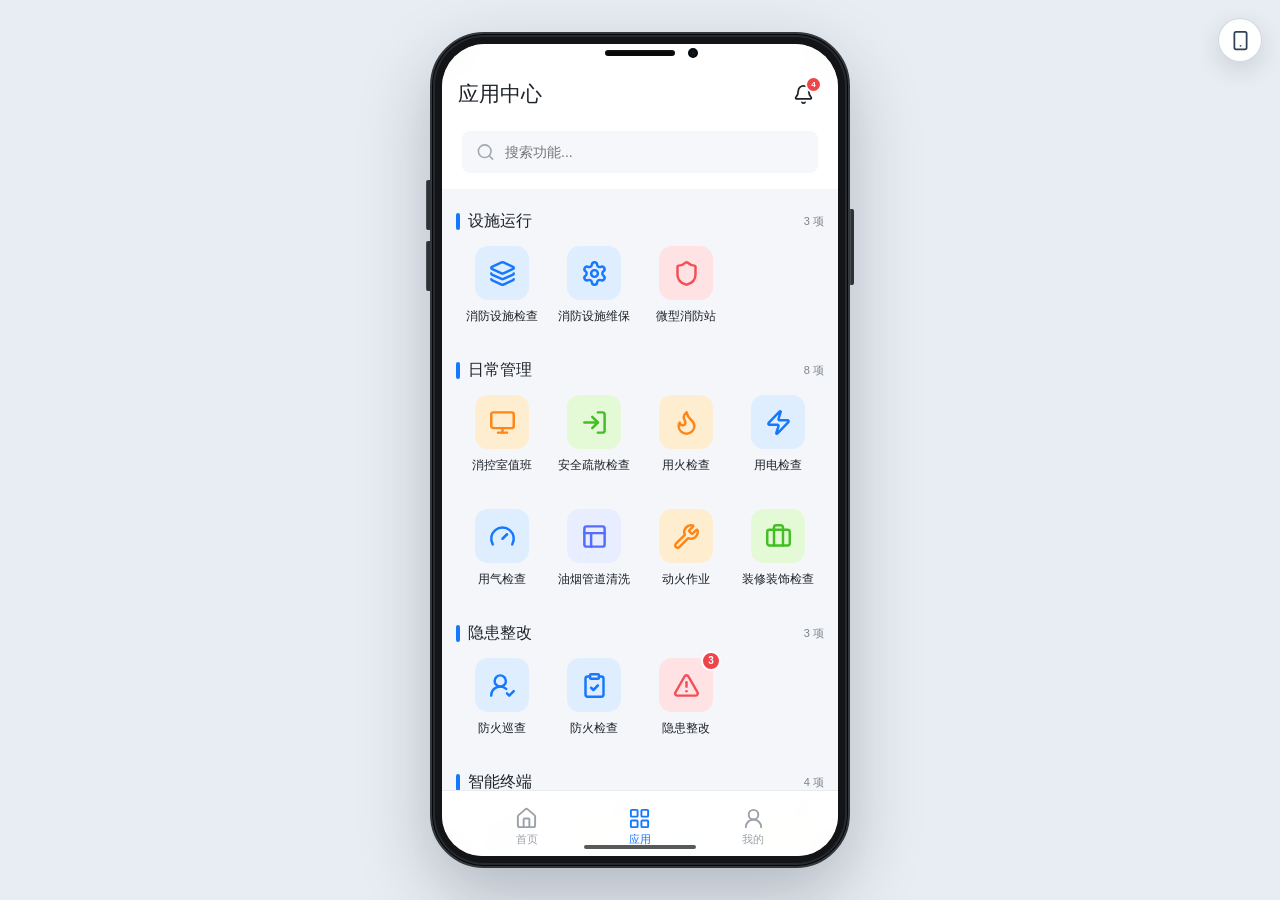
==== commit effb949b: "调整应用入口业务分类" ====
--- a/app.html
+++ b/app.html
@@ -6,7 +6,7 @@
     <meta name="color-scheme" content="light" />
     <meta name="theme-color" content="#ffffff" />
     <title>消防安全机构端 App</title>
-    <link rel="stylesheet" href="app.css?v=20260728-app-groups" />
+    <link rel="stylesheet" href="app.css?v=20260728-app-groups-v2" />
   </head>
   <body class="device-shell-enabled">
     <aside class="preview-controls" aria-label="预览设置">
@@ -76,7 +76,7 @@
     </div>
 
     <script src="assets/vendor/lucide.min.js"></script>
-    <script src="mobile-inspection.js?v=20260728-app-groups"></script>
-    <script src="mobile-app.js?v=20260728-app-groups"></script>
+    <script src="mobile-inspection.js?v=20260728-app-groups-v2"></script>
+    <script src="mobile-app.js?v=20260728-app-groups-v2"></script>
   </body>
 </html>
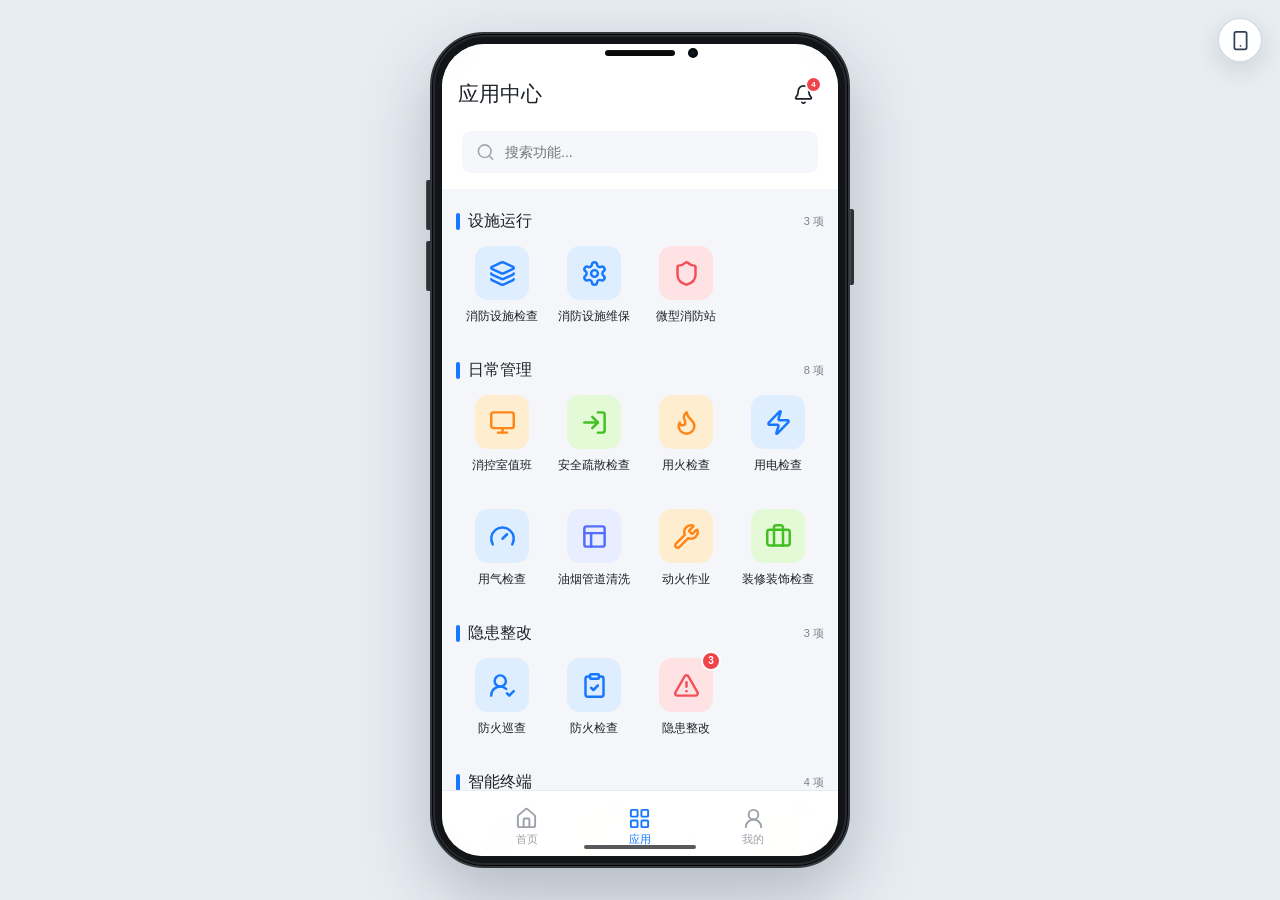
==== commit aab00cb1: "完善故障独立闭环与预警恢复说明" ====
--- a/app.html
+++ b/app.html
@@ -6,7 +6,7 @@
     <meta name="color-scheme" content="light" />
     <meta name="theme-color" content="#ffffff" />
     <title>消防安全机构端 App</title>
-    <link rel="stylesheet" href="app.css?v=20260728-app-groups-v2" />
+    <link rel="stylesheet" href="app.css?v=20260729-fault-independent-close" />
   </head>
   <body class="device-shell-enabled">
     <aside class="preview-controls" aria-label="预览设置">
@@ -77,6 +77,6 @@
 
     <script src="assets/vendor/lucide.min.js"></script>
     <script src="mobile-inspection.js?v=20260728-app-groups-v2"></script>
-    <script src="mobile-app.js?v=20260728-app-groups-v2"></script>
+    <script src="mobile-app.js?v=20260729-fault-independent-close"></script>
   </body>
 </html>
